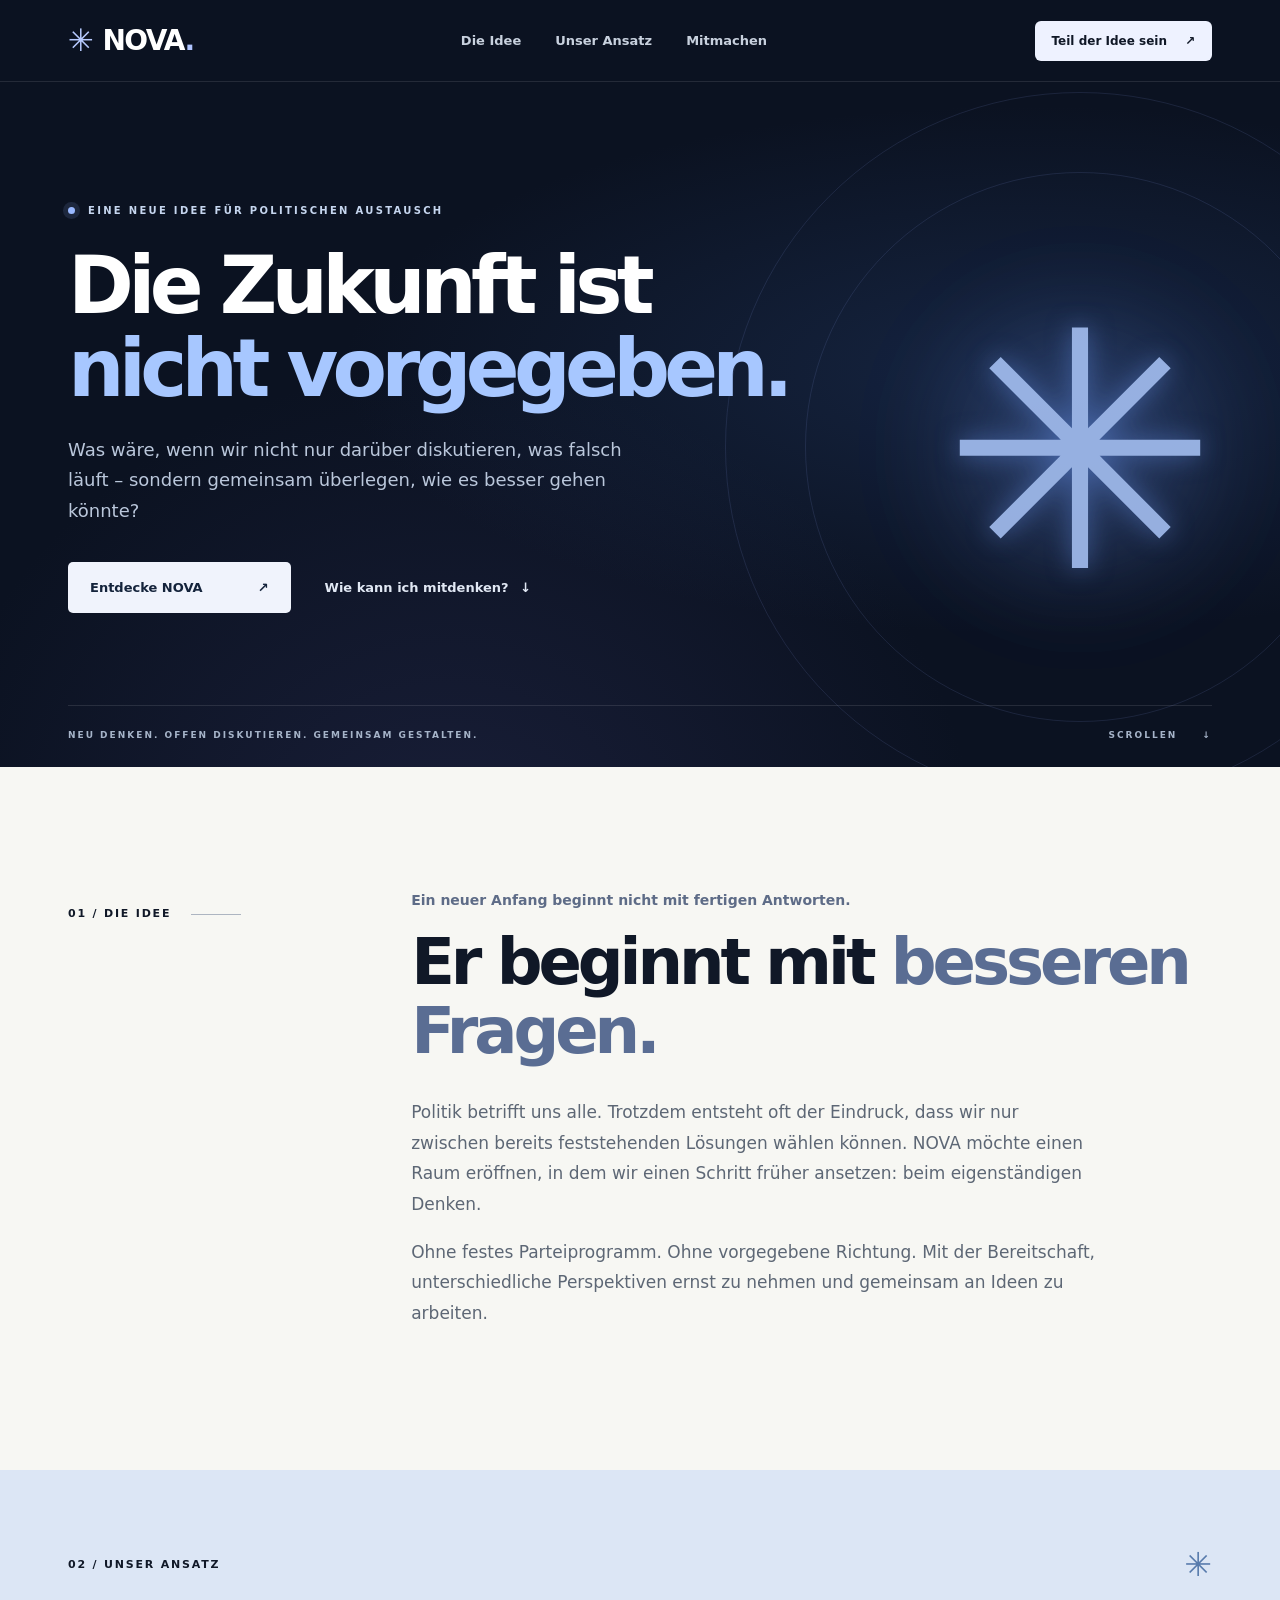
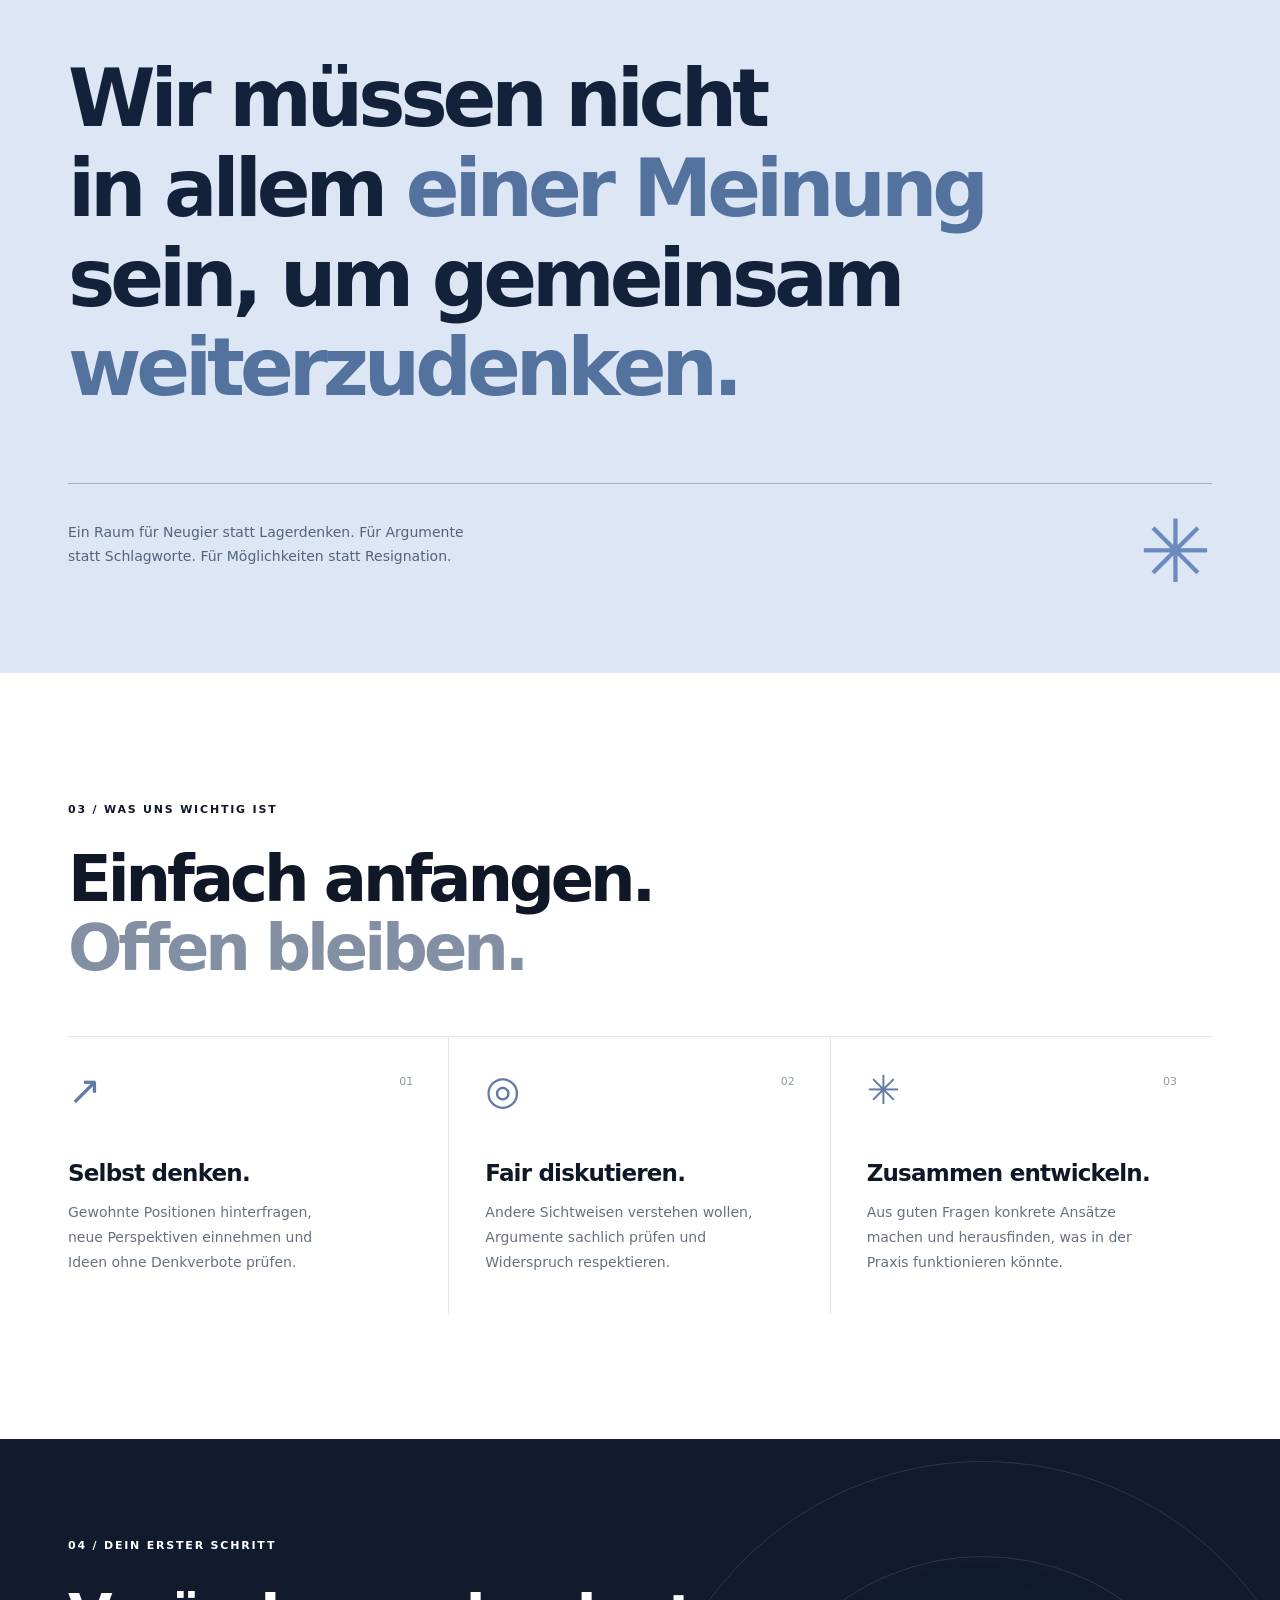
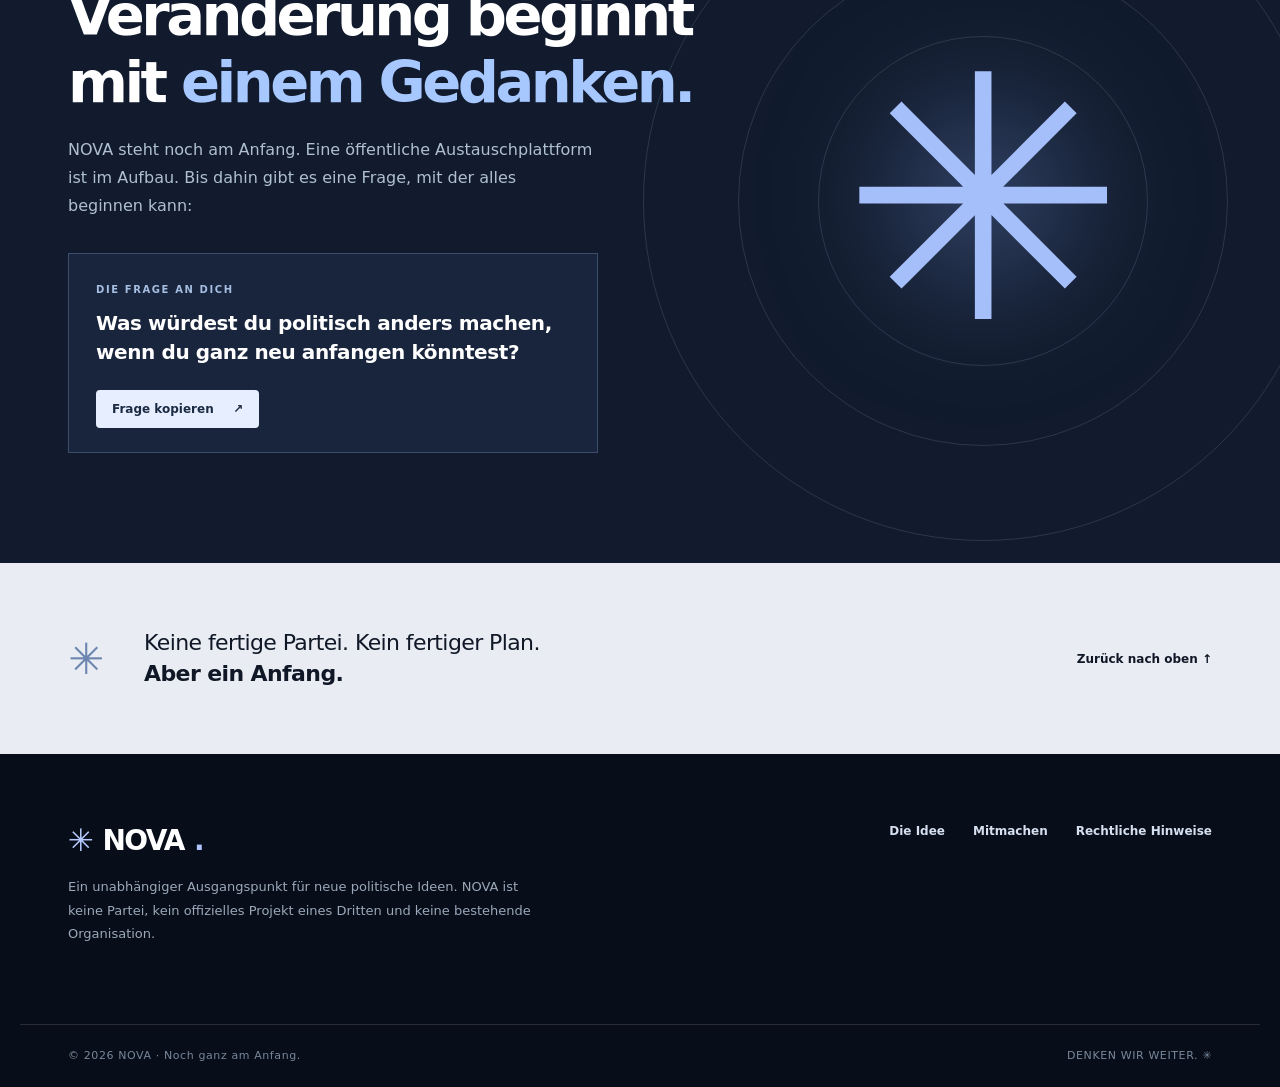
==== index.html @ 7c1e7a54 "Setup" ====
<!doctype html><html lang="de"><head><meta charset="utf-8"><meta name="viewport" content="width=device-width,initial-scale=1"><meta name="theme-color" content="#0b1020"><meta name="description" content="NOVA. Neue Perspektiven für die Politik. Ein unabhängiger Raum für Fragen, Ideen und sachlichen Austausch."><meta property="og:title" content="NOVA — Zukunft beginnt mit einer Frage"><meta property="og:description" content="Was wäre, wenn wir Politik gemeinsam neu denken? NOVA ist ein unabhängiger Ausgangspunkt für neue Ideen."><meta property="og:type" content="website"><title>NOVA — Politik neu denken</title><link rel="icon" href="favicon.svg" type="image/svg+xml"><link rel="stylesheet" href="styles.css"><script defer src="script.js"></script></head><body>
<header class="header"><div class="wrap nav"><a class="brand" href="#start" aria-label="NOVA Startseite"><span class="brand-mark">✳</span><span>NOVA<span class="brand-dot">.</span></span></a><nav class="navlinks" id="hauptnavigation" aria-label="Hauptnavigation"><a href="#idee">Die Idee</a><a href="#gedanke">Unser Ansatz</a><a href="#mitmachen">Mitmachen</a></nav><a class="nav-action" href="#mitmachen">Teil der Idee sein <span aria-hidden="true">↗</span></a><button class="menu-toggle" aria-controls="hauptnavigation" aria-expanded="false" aria-label="Menü öffnen"><span></span><span></span></button></div></header>
<main><section class="hero" id="start"><div class="hero-orb" aria-hidden="true"><div class="orbit orbit-one"></div><div class="orbit orbit-two"></div><div class="central-star">✳</div></div><div class="wrap hero-inner"><div class="eyebrow"><span class="pulse"></span> EINE NEUE IDEE FÜR POLITISCHEN AUSTAUSCH</div><h1>Die Zukunft ist<br><em>nicht vorgegeben.</em></h1><p class="hero-lead">Was wäre, wenn wir nicht nur darüber diskutieren, was falsch läuft – sondern gemeinsam überlegen, wie es besser gehen könnte?</p><div class="hero-actions"><a class="btn btn-primary" href="#idee">Entdecke NOVA <span aria-hidden="true">↗</span></a><a class="text-link" href="#mitmachen">Wie kann ich mitdenken? <span aria-hidden="true">↓</span></a></div><div class="hero-bottom"><span>NEU DENKEN. OFFEN DISKUTIEREN. GEMEINSAM GESTALTEN.</span><span class="scroll-indicator">SCROLLEN <span aria-hidden="true">↓</span></span></div></div></section>
<section class="intro section" id="idee"><div class="wrap intro-grid"><div class="side-label"><span class="label-num">01 / DIE IDEE</span><span class="tiny-line"></span></div><div><p class="kicker">Ein neuer Anfang beginnt nicht mit fertigen Antworten.</p><h2>Er beginnt mit <span class="highlight">besseren Fragen.</span></h2><p class="intro-text">Politik betrifft uns alle. Trotzdem entsteht oft der Eindruck, dass wir nur zwischen bereits feststehenden Lösungen wählen können. NOVA möchte einen Raum eröffnen, in dem wir einen Schritt früher ansetzen: beim eigenständigen Denken.</p><p class="intro-text">Ohne festes Parteiprogramm. Ohne vorgegebene Richtung. Mit der Bereitschaft, unterschiedliche Perspektiven ernst zu nehmen und gemeinsam an Ideen zu arbeiten.</p></div></div></section>
<section class="statement" id="gedanke"><div class="wrap"><div class="statement-top"><span class="label-num">02 / UNSER ANSATZ</span><span class="statement-symbol" aria-hidden="true">✳</span></div><h2>Wir müssen nicht<br>in allem <em>einer Meinung</em><br>sein, um gemeinsam<br><em>weiterzudenken.</em></h2><div class="statement-foot"><p>Ein Raum für Neugier statt Lagerdenken. Für Argumente statt Schlagworte. Für Möglichkeiten statt Resignation.</p><span class="asterisk">✳</span></div></div></section>
<section class="principles section"><div class="wrap"><div class="section-heading"><span class="label-num">03 / WAS UNS WICHTIG IST</span><h2>Einfach anfangen.<br><span class="muted">Offen bleiben.</span></h2></div><div class="principle-grid"><article class="principle"><span class="principle-icon">↗</span><span class="principle-no">01</span><h3>Selbst denken.</h3><p>Gewohnte Positionen hinterfragen, neue Perspektiven einnehmen und Ideen ohne Denkverbote prüfen.</p></article><article class="principle"><span class="principle-icon">◎</span><span class="principle-no">02</span><h3>Fair diskutieren.</h3><p>Andere Sichtweisen verstehen wollen, Argumente sachlich prüfen und Widerspruch respektieren.</p></article><article class="principle"><span class="principle-icon">✳</span><span class="principle-no">03</span><h3>Zusammen entwickeln.</h3><p>Aus guten Fragen konkrete Ansätze machen und herausfinden, was in der Praxis funktionieren könnte.</p></article></div></div></section>
<section class="participate" id="mitmachen"><div class="wrap participate-grid"><div class="participate-copy"><span class="label-num">04 / DEIN ERSTER SCHRITT</span><h2>Veränderung beginnt<br>mit <em>einem Gedanken.</em></h2><p>NOVA steht noch am Anfang. Eine öffentliche Austauschplattform ist im Aufbau. Bis dahin gibt es eine Frage, mit der alles beginnen kann:</p><div class="question"><span>DIE FRAGE AN DICH</span><strong>Was würdest du politisch anders machen, wenn du ganz neu anfangen könntest?</strong><button id="copy-question" class="copy-button" type="button">Frage kopieren <span aria-hidden="true">↗</span></button><p id="copy-status" class="copy-status" aria-live="polite"></p></div></div><div class="participate-art" aria-hidden="true"><div class="art-ring r1"></div><div class="art-ring r2"></div><div class="art-ring r3"></div><span>✳</span></div></div></section>
<section class="closing"><div class="wrap closing-inner"><span class="small-star" aria-hidden="true">✳</span><p>Keine fertige Partei. Kein fertiger Plan.<br><strong>Aber ein Anfang.</strong></p><a href="#start">Zurück nach oben ↑</a></div></section></main>
<footer class="footer"><div class="wrap footer-main"><div><a class="brand" href="#start"><span class="brand-mark">✳</span>NOVA<span class="brand-dot">.</span></a><p>Ein unabhängiger Ausgangspunkt für neue politische Ideen. NOVA ist keine Partei, kein offizielles Projekt eines Dritten und keine bestehende Organisation.</p></div><div class="footer-links"><a href="#idee">Die Idee</a><a href="#mitmachen">Mitmachen</a><a href="rechtliches.html">Rechtliche Hinweise</a></div></div><div class="wrap footer-bottom"><span>© <span id="year">2026</span> NOVA · Noch ganz am Anfang.</span><span>DENKEN WIR WEITER. ✳</span></div></footer></body></html>
---- styles.css ----
@import url('');
:root{--navy:#0b1221;--navy2:#101a2d;--cream:#f7f7f3;--white:#fff;--blue:#a7c7ff;--violet:#bcaaff;--ink:#101827;--dim:#a6afbc;--line:#e2e5e8}*{box-sizing:border-box}html{scroll-behavior:smooth}body{margin:0;font-family:Inter,ui-sans-serif,system-ui,-apple-system,BlinkMacSystemFont,"Segoe UI",sans-serif;color:var(--ink);background:var(--cream);-webkit-font-smoothing:antialiased}a{color:inherit;text-decoration:none}button{font:inherit}button,a{outline-offset:5px}.wrap{max-width:1240px;margin:0 auto;padding:0 48px}.header{height:82px;background:var(--navy);border-bottom:1px solid #ffffff1a;position:relative;z-index:20}.nav{height:100%;display:flex;align-items:center;justify-content:space-between;gap:26px}.brand{display:inline-flex;align-items:center;gap:10px;font-weight:800;letter-spacing:-1.6px;font-size:28px;color:white}.brand-mark{font-size:31px;line-height:1;color:#b7caff}.brand-dot{color:#afc4ff}.navlinks{display:flex;gap:34px;color:#c8d1de;font-size:13px;font-weight:600}.navlinks a:hover,.footer a:hover{color:#a8bdff}.nav-action{background:#eef2ff;border-radius:6px;padding:13px 17px;font-size:12px;font-weight:750;display:flex;gap:18px}.nav-action:hover,.btn-primary:hover{background:#cddcff}.menu-toggle{display:none}.hero{background:var(--navy);color:white;min-height:685px;position:relative;overflow:hidden}.hero:before{content:"";position:absolute;inset:0;background:radial-gradient(ellipse at 80% 42%,#243d6b6b,transparent 47%),radial-gradient(ellipse at 35% 115%,#24284b91,transparent 45%);pointer-events:none}.hero-inner{min-height:685px;display:flex;flex-direction:column;position:relative;z-index:2;padding-top:123px}.eyebrow{font-size:10px;font-weight:800;letter-spacing:2.3px;color:#c6d6ef;display:flex;align-items:center;gap:13px}.pulse{width:7px;height:7px;border-radius:50%;background:#99b8ff;box-shadow:0 0 0 5px #99b8ff20}.hero h1{font-size:clamp(58px,6.2vw,95px);letter-spacing:-.072em;line-height:1.045;margin:29px 0 24px;font-weight:750;max-width:900px}.hero h1 em,.statement h2 em,.participate h2 em{font-style:normal;color:var(--blue)}.hero-lead{font-size:18px;line-height:1.7;color:#bac7db;max-width:560px;margin:0}.hero-actions{display:flex;align-items:center;gap:34px;margin-top:35px}.btn{display:inline-flex;align-items:center;gap:55px;padding:18px 22px;border-radius:5px;font-size:13px;font-weight:800}.btn-primary{background:#f0f3fc;color:#14233b}.text-link{font-weight:650;color:#e1e8f4;font-size:13px}.text-link span{margin-left:7px}.hero-bottom{margin-top:auto;border-top:1px solid #ffffff1b;padding:24px 0 27px;display:flex;justify-content:space-between;font-size:9px;font-weight:800;letter-spacing:2px;color:#a6b4c9}.scroll-indicator{white-space:nowrap}.scroll-indicator span{margin-left:20px}.hero-orb{position:absolute;right:-160px;top:40px;width:720px;height:650px;opacity:.85}.central-star{position:absolute;left:50%;top:51%;transform:translate(-50%,-50%);font-size:330px;line-height:1;color:#aecaff;text-shadow:0 0 24px #729fff80,0 0 120px #699bff80;filter:drop-shadow(0 0 65px #87aaff50)}.orbit{position:absolute;top:50%;left:50%;border:1px solid #9aaffb25;border-radius:50%;transform:translate(-50%,-50%)}.orbit-one{height:550px;width:550px}.orbit-two{height:710px;width:710px}.section{padding:125px 0}.intro-grid{display:grid;grid-template-columns:30% 70%;gap:0}.label-num{font-size:11px;letter-spacing:1.8px;font-weight:850}.side-label{display:flex;align-items:flex-start;gap:20px;padding-top:15px}.tiny-line{height:1px;width:50px;background:#adb5c1;margin-top:7px}.kicker{margin:0 0 20px;font-size:14px;font-weight:800;color:#5e6c87}.intro h2,.section-heading h2{font-size:clamp(45px,5vw,72px);line-height:1.08;letter-spacing:-.063em;margin:0 0 31px;font-weight:770}.highlight{color:#5a6d93}.intro-text{font-size:17px;line-height:1.8;color:#5d6775;max-width:690px}.statement{background:#dce6f5;overflow:hidden;padding:75px 0 90px}.statement-top{display:flex;justify-content:space-between;align-items:center}.statement-symbol{font-size:33px;color:#587bac}.statement h2{font-size:clamp(46px,6.2vw,84px);line-height:1.13;letter-spacing:-.064em;margin:70px 0 70px;font-weight:780;color:#13213b}.statement h2 em{color:#54729e}.statement-foot{border-top:1px solid #9eb0c8;padding-top:23px;display:flex;justify-content:space-between;align-items:flex-end}.statement-foot p{font-size:14px;line-height:1.7;color:#53647c;max-width:400px}.asterisk{font-size:87px;line-height:.7;color:#6b8bbe}.principles{background:#fff}.section-heading h2{margin:28px 0 53px}.muted{color:#8390a4}.principle-grid{display:grid;grid-template-columns:repeat(3,1fr);border-top:1px solid var(--line)}.principle{padding:30px 35px 25px 0;border-right:1px solid var(--line);position:relative;min-height:277px}.principle+.principle{padding-left:36px}.principle:last-child{border-right:0}.principle-icon{font-size:40px;color:#627ba6}.principle-no{position:absolute;right:35px;top:38px;font-size:11px;color:#8e9aab}.principle h3{font-size:23px;letter-spacing:-.8px;margin:47px 0 12px}.principle p{font-size:14px;line-height:1.8;color:#657180;max-width:275px}.participate{background:#111b2d;color:#fff;overflow:hidden}.participate-grid{display:grid;grid-template-columns:60% 40%;min-height:630px}.participate-copy{padding:95px 0 110px;position:relative;z-index:1}.participate h2{font-size:clamp(42px,4.5vw,67px);letter-spacing:-.062em;line-height:1.15;margin:30px 0 20px}.participate-copy>p{color:#b0bfd3;font-size:16px;line-height:1.75;max-width:525px}.question{margin-top:33px;border:1px solid #62789980;background:#22314c80;padding:24px 27px;max-width:530px}.question>span{font-size:10px;color:#a4bde0;font-weight:800;letter-spacing:1.6px}.question strong{font-size:20px;line-height:1.45;letter-spacing:-.4px;display:block;margin:12px 0 23px}.copy-button{border:0;background:#e7eeff;color:#1b2b43;padding:12px 16px;border-radius:4px;cursor:pointer;font-size:12px;font-weight:800}.copy-button span{margin-left:15px}.copy-button:hover{background:white}.copy-status{margin:0;font-size:12px;color:#c4d7f7}.copy-status:not(:empty){margin-top:13px}.participate-art{position:relative;display:flex;align-items:center;justify-content:center}.participate-art span{font-size:340px;color:#a4bffa;text-shadow:0 0 110px #8dafff80;position:relative}.art-ring{border:1px solid #c5d7ff24;border-radius:50%;position:absolute;aspect-ratio:1}.r1{width:330px}.r2{width:490px}.r3{width:680px}.closing{background:#e9edf3;padding:65px 0}.closing-inner{display:flex;gap:40px;align-items:center}.small-star{font-size:43px;color:#6c86b0}.closing p{font-size:22px;line-height:1.4;letter-spacing:-.6px;margin:0;flex:1}.closing a{font-size:12px;font-weight:800}.footer{background:#080e19;color:#d5dfef;padding:70px 0 0}.footer-main{display:flex;justify-content:space-between;gap:70px;padding-bottom:65px}.footer-main p{max-width:470px;font-size:13px;line-height:1.8;color:#9ba8b9;margin-top:18px}.footer-links{display:flex;gap:28px;align-items:flex-start;font-size:12px;font-weight:650}.footer-bottom{border-top:1px solid #ffffff20;display:flex;justify-content:space-between;padding-top:24px;padding-bottom:25px;color:#78879a;letter-spacing:.6px;font-size:11px}.legal-page{min-height:100vh;padding:90px 0;background:#f7f7f3}.legal-page .container{max-width:860px;padding:0 28px;margin:auto}.legal-page a{color:#587bae;font-weight:750}.legal-page h1{font-size:52px;letter-spacing:-2px}.legal-page h2{margin-top:40px}.legal-page p{line-height:1.8;color:#4d5867}@media(max-width:900px){.wrap{padding:0 28px}.navlinks{gap:18px}.hero-inner{padding-top:110px}.hero-orb{right:-335px;opacity:.48}.intro-grid{grid-template-columns:1fr;gap:35px}.participate-grid{grid-template-columns:1fr}.participate-copy{padding:90px 0}.participate-art{display:none}}@media(max-width:650px){.wrap{padding:0 22px}.header{height:72px}.brand{font-size:25px}.nav-action{margin-left:auto;padding:10px 12px;font-size:11px}.nav-action span{display:none}.menu-toggle{display:flex;flex-direction:column;gap:5px;border:0;background:none;padding:7px;cursor:pointer}.menu-toggle span{width:22px;height:2px;background:white}.navlinks{display:none;position:absolute;top:72px;left:0;right:0;padding:28px;background:#152039;flex-direction:column;gap:24px}.navlinks.open{display:flex}.hero,.hero-inner{min-height:660px}.hero-inner{padding-top:100px}.hero h1{font-size:clamp(50px,11.5vw,70px);margin-top:30px}.hero-lead{font-size:16px}.hero-orb{right:-445px;top:20px;opacity:.27}.hero-actions{align-items:flex-start;flex-direction:column;gap:26px}.hero-bottom{line-height:1.7;font-size:8px}.scroll-indicator{display:none}.section{padding:82px 0}.intro h2,.section-heading h2{font-size:45px}.intro-text{font-size:16px}.statement{padding:65px 0}.statement h2{font-size:43px;margin:65px 0}.statement-foot p{max-width:280px}.asterisk{font-size:55px}.principle-grid{grid-template-columns:1fr}.principle,.principle+.principle{padding:25px 0;min-height:0;border-right:0;border-bottom:1px solid var(--line)}.principle h3{margin-top:24px}.principle-no{right:0;top:37px}.participate-copy{padding:80px 0}.participate h2{font-size:44px}.question{padding:23px 20px}.closing-inner{gap:15px}.closing p{font-size:18px}.closing a{display:none}.footer-main{flex-direction:column;gap:30px;padding-bottom:38px}.footer-links{flex-wrap:wrap}.footer-bottom{gap:16px;flex-direction:column}}@media(prefers-reduced-motion:reduce){html{scroll-behavior:auto}}
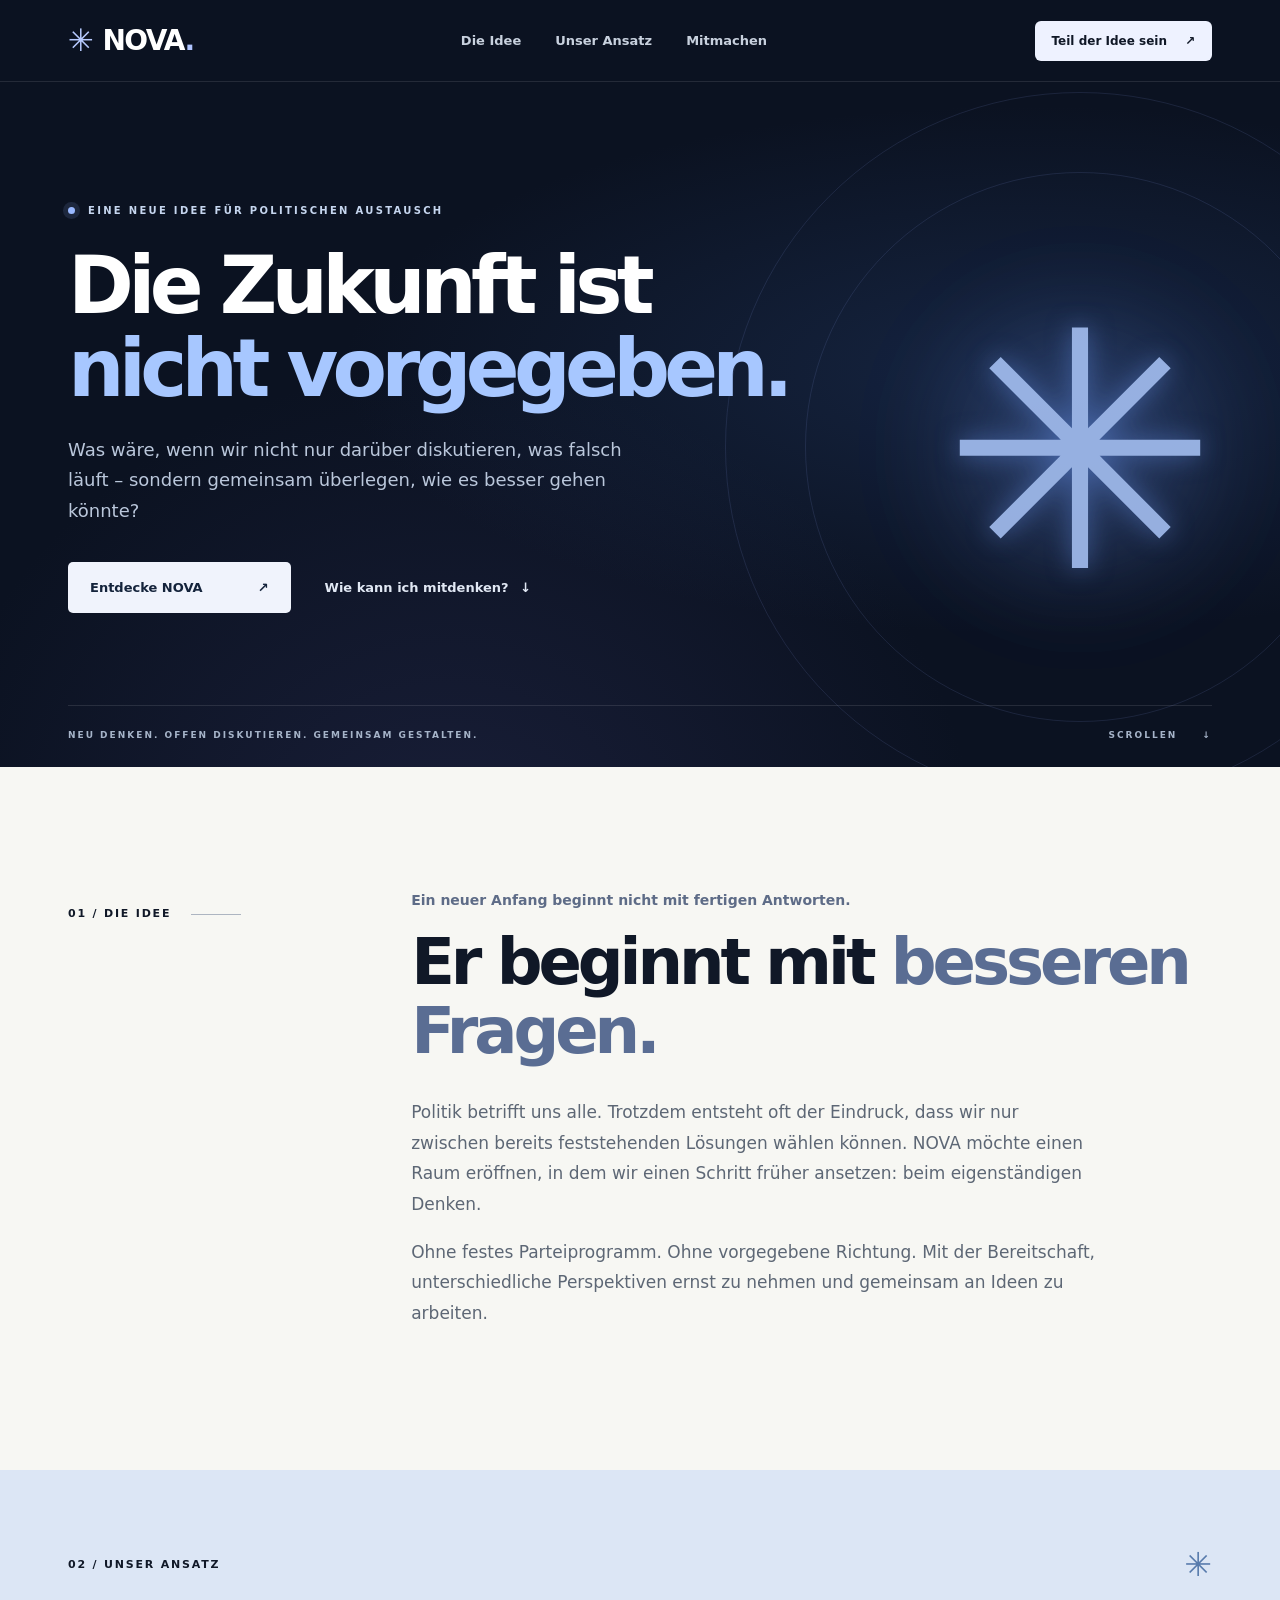
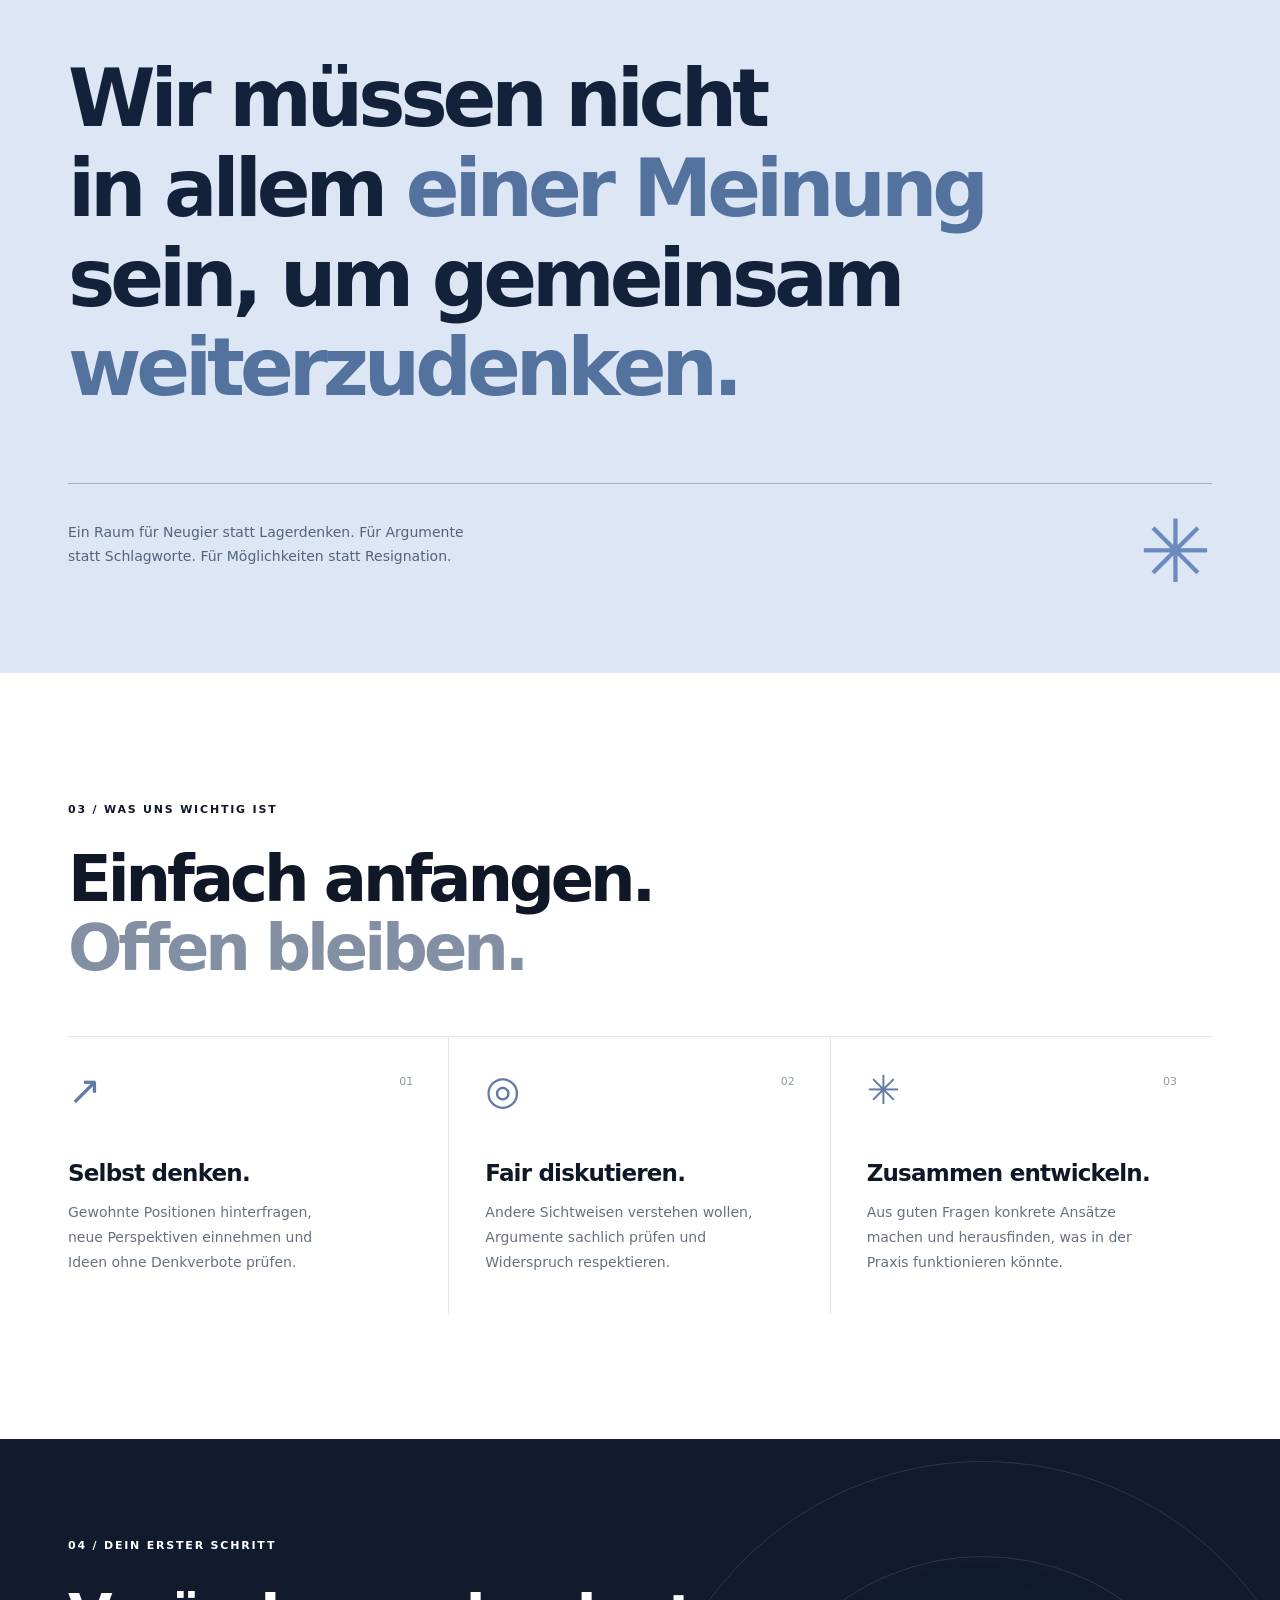
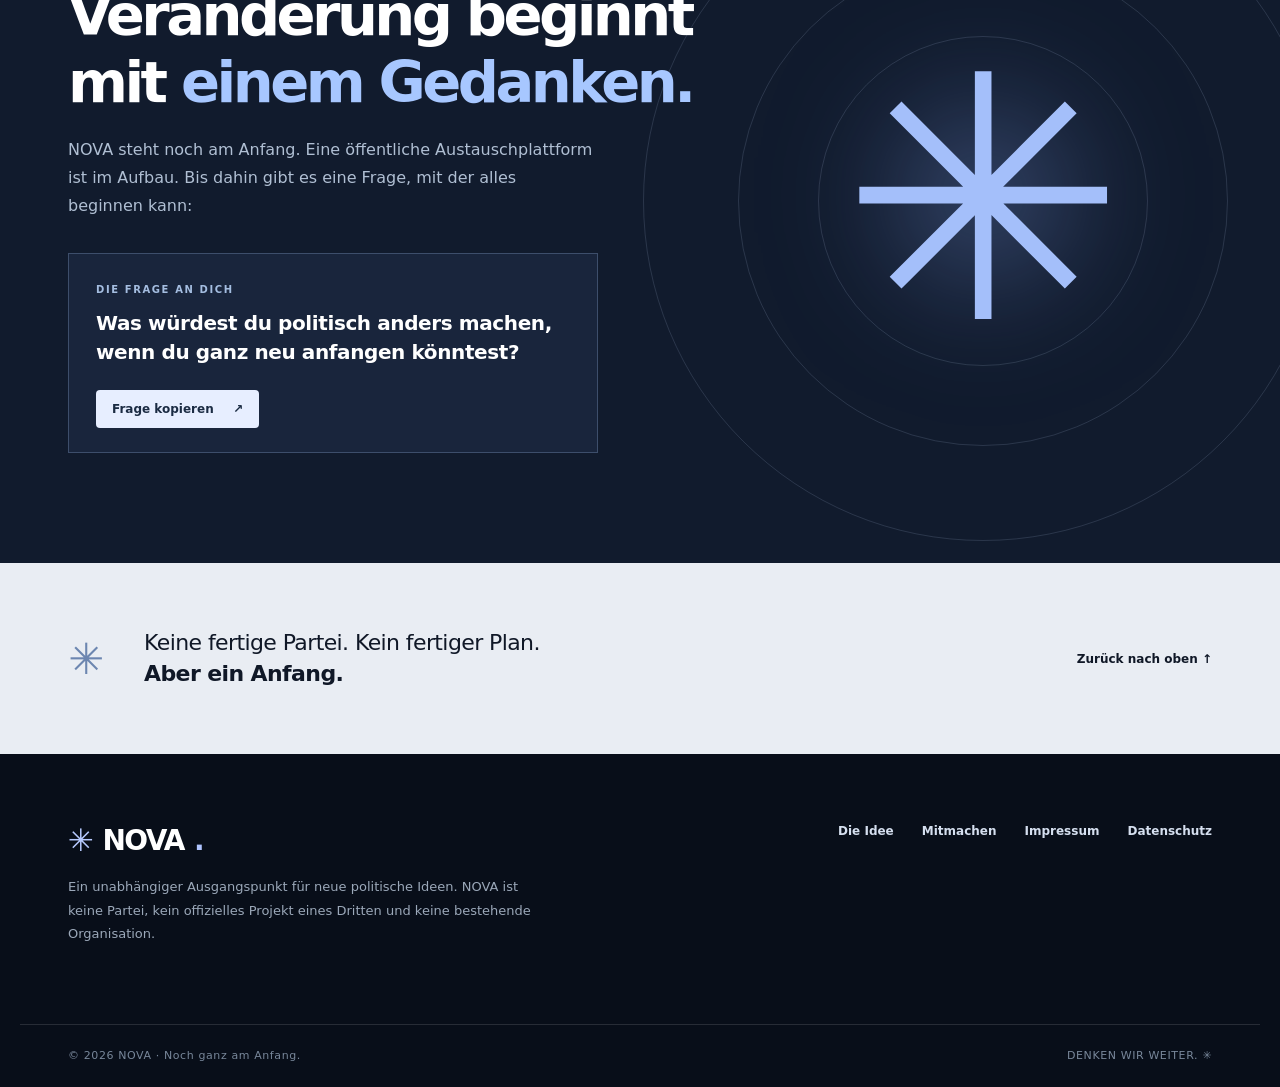
==== commit e8753221: "Add files via upload" ====
--- a/index.html
+++ b/index.html
@@ -6,4 +6,4 @@
 <section class="principles section"><div class="wrap"><div class="section-heading"><span class="label-num">03 / WAS UNS WICHTIG IST</span><h2>Einfach anfangen.<br><span class="muted">Offen bleiben.</span></h2></div><div class="principle-grid"><article class="principle"><span class="principle-icon">↗</span><span class="principle-no">01</span><h3>Selbst denken.</h3><p>Gewohnte Positionen hinterfragen, neue Perspektiven einnehmen und Ideen ohne Denkverbote prüfen.</p></article><article class="principle"><span class="principle-icon">◎</span><span class="principle-no">02</span><h3>Fair diskutieren.</h3><p>Andere Sichtweisen verstehen wollen, Argumente sachlich prüfen und Widerspruch respektieren.</p></article><article class="principle"><span class="principle-icon">✳</span><span class="principle-no">03</span><h3>Zusammen entwickeln.</h3><p>Aus guten Fragen konkrete Ansätze machen und herausfinden, was in der Praxis funktionieren könnte.</p></article></div></div></section>
 <section class="participate" id="mitmachen"><div class="wrap participate-grid"><div class="participate-copy"><span class="label-num">04 / DEIN ERSTER SCHRITT</span><h2>Veränderung beginnt<br>mit <em>einem Gedanken.</em></h2><p>NOVA steht noch am Anfang. Eine öffentliche Austauschplattform ist im Aufbau. Bis dahin gibt es eine Frage, mit der alles beginnen kann:</p><div class="question"><span>DIE FRAGE AN DICH</span><strong>Was würdest du politisch anders machen, wenn du ganz neu anfangen könntest?</strong><button id="copy-question" class="copy-button" type="button">Frage kopieren <span aria-hidden="true">↗</span></button><p id="copy-status" class="copy-status" aria-live="polite"></p></div></div><div class="participate-art" aria-hidden="true"><div class="art-ring r1"></div><div class="art-ring r2"></div><div class="art-ring r3"></div><span>✳</span></div></div></section>
 <section class="closing"><div class="wrap closing-inner"><span class="small-star" aria-hidden="true">✳</span><p>Keine fertige Partei. Kein fertiger Plan.<br><strong>Aber ein Anfang.</strong></p><a href="#start">Zurück nach oben ↑</a></div></section></main>
-<footer class="footer"><div class="wrap footer-main"><div><a class="brand" href="#start"><span class="brand-mark">✳</span>NOVA<span class="brand-dot">.</span></a><p>Ein unabhängiger Ausgangspunkt für neue politische Ideen. NOVA ist keine Partei, kein offizielles Projekt eines Dritten und keine bestehende Organisation.</p></div><div class="footer-links"><a href="#idee">Die Idee</a><a href="#mitmachen">Mitmachen</a><a href="rechtliches.html">Rechtliche Hinweise</a></div></div><div class="wrap footer-bottom"><span>© <span id="year">2026</span> NOVA · Noch ganz am Anfang.</span><span>DENKEN WIR WEITER. ✳</span></div></footer></body></html>
+<footer class="footer"><div class="wrap footer-main"><div><a class="brand" href="#start"><span class="brand-mark">✳</span>NOVA<span class="brand-dot">.</span></a><p>Ein unabhängiger Ausgangspunkt für neue politische Ideen. NOVA ist keine Partei, kein offizielles Projekt eines Dritten und keine bestehende Organisation.</p></div><div class="footer-links"><a href="#idee">Die Idee</a><a href="#mitmachen">Mitmachen</a><a href="impressum.html">Impressum</a><a href="datenschutz.html">Datenschutz</a></div></div><div class="wrap footer-bottom"><span>© <span id="year">2026</span> NOVA · Noch ganz am Anfang.</span><span>DENKEN WIR WEITER. ✳</span></div></footer></body></html>
--- a/styles.css
+++ b/styles.css
@@ -1,2 +1,4 @@
 @import url('');
 :root{--navy:#0b1221;--navy2:#101a2d;--cream:#f7f7f3;--white:#fff;--blue:#a7c7ff;--violet:#bcaaff;--ink:#101827;--dim:#a6afbc;--line:#e2e5e8}*{box-sizing:border-box}html{scroll-behavior:smooth}body{margin:0;font-family:Inter,ui-sans-serif,system-ui,-apple-system,BlinkMacSystemFont,"Segoe UI",sans-serif;color:var(--ink);background:var(--cream);-webkit-font-smoothing:antialiased}a{color:inherit;text-decoration:none}button{font:inherit}button,a{outline-offset:5px}.wrap{max-width:1240px;margin:0 auto;padding:0 48px}.header{height:82px;background:var(--navy);border-bottom:1px solid #ffffff1a;position:relative;z-index:20}.nav{height:100%;display:flex;align-items:center;justify-content:space-between;gap:26px}.brand{display:inline-flex;align-items:center;gap:10px;font-weight:800;letter-spacing:-1.6px;font-size:28px;color:white}.brand-mark{font-size:31px;line-height:1;color:#b7caff}.brand-dot{color:#afc4ff}.navlinks{display:flex;gap:34px;color:#c8d1de;font-size:13px;font-weight:600}.navlinks a:hover,.footer a:hover{color:#a8bdff}.nav-action{background:#eef2ff;border-radius:6px;padding:13px 17px;font-size:12px;font-weight:750;display:flex;gap:18px}.nav-action:hover,.btn-primary:hover{background:#cddcff}.menu-toggle{display:none}.hero{background:var(--navy);color:white;min-height:685px;position:relative;overflow:hidden}.hero:before{content:"";position:absolute;inset:0;background:radial-gradient(ellipse at 80% 42%,#243d6b6b,transparent 47%),radial-gradient(ellipse at 35% 115%,#24284b91,transparent 45%);pointer-events:none}.hero-inner{min-height:685px;display:flex;flex-direction:column;position:relative;z-index:2;padding-top:123px}.eyebrow{font-size:10px;font-weight:800;letter-spacing:2.3px;color:#c6d6ef;display:flex;align-items:center;gap:13px}.pulse{width:7px;height:7px;border-radius:50%;background:#99b8ff;box-shadow:0 0 0 5px #99b8ff20}.hero h1{font-size:clamp(58px,6.2vw,95px);letter-spacing:-.072em;line-height:1.045;margin:29px 0 24px;font-weight:750;max-width:900px}.hero h1 em,.statement h2 em,.participate h2 em{font-style:normal;color:var(--blue)}.hero-lead{font-size:18px;line-height:1.7;color:#bac7db;max-width:560px;margin:0}.hero-actions{display:flex;align-items:center;gap:34px;margin-top:35px}.btn{display:inline-flex;align-items:center;gap:55px;padding:18px 22px;border-radius:5px;font-size:13px;font-weight:800}.btn-primary{background:#f0f3fc;color:#14233b}.text-link{font-weight:650;color:#e1e8f4;font-size:13px}.text-link span{margin-left:7px}.hero-bottom{margin-top:auto;border-top:1px solid #ffffff1b;padding:24px 0 27px;display:flex;justify-content:space-between;font-size:9px;font-weight:800;letter-spacing:2px;color:#a6b4c9}.scroll-indicator{white-space:nowrap}.scroll-indicator span{margin-left:20px}.hero-orb{position:absolute;right:-160px;top:40px;width:720px;height:650px;opacity:.85}.central-star{position:absolute;left:50%;top:51%;transform:translate(-50%,-50%);font-size:330px;line-height:1;color:#aecaff;text-shadow:0 0 24px #729fff80,0 0 120px #699bff80;filter:drop-shadow(0 0 65px #87aaff50)}.orbit{position:absolute;top:50%;left:50%;border:1px solid #9aaffb25;border-radius:50%;transform:translate(-50%,-50%)}.orbit-one{height:550px;width:550px}.orbit-two{height:710px;width:710px}.section{padding:125px 0}.intro-grid{display:grid;grid-template-columns:30% 70%;gap:0}.label-num{font-size:11px;letter-spacing:1.8px;font-weight:850}.side-label{display:flex;align-items:flex-start;gap:20px;padding-top:15px}.tiny-line{height:1px;width:50px;background:#adb5c1;margin-top:7px}.kicker{margin:0 0 20px;font-size:14px;font-weight:800;color:#5e6c87}.intro h2,.section-heading h2{font-size:clamp(45px,5vw,72px);line-height:1.08;letter-spacing:-.063em;margin:0 0 31px;font-weight:770}.highlight{color:#5a6d93}.intro-text{font-size:17px;line-height:1.8;color:#5d6775;max-width:690px}.statement{background:#dce6f5;overflow:hidden;padding:75px 0 90px}.statement-top{display:flex;justify-content:space-between;align-items:center}.statement-symbol{font-size:33px;color:#587bac}.statement h2{font-size:clamp(46px,6.2vw,84px);line-height:1.13;letter-spacing:-.064em;margin:70px 0 70px;font-weight:780;color:#13213b}.statement h2 em{color:#54729e}.statement-foot{border-top:1px solid #9eb0c8;padding-top:23px;display:flex;justify-content:space-between;align-items:flex-end}.statement-foot p{font-size:14px;line-height:1.7;color:#53647c;max-width:400px}.asterisk{font-size:87px;line-height:.7;color:#6b8bbe}.principles{background:#fff}.section-heading h2{margin:28px 0 53px}.muted{color:#8390a4}.principle-grid{display:grid;grid-template-columns:repeat(3,1fr);border-top:1px solid var(--line)}.principle{padding:30px 35px 25px 0;border-right:1px solid var(--line);position:relative;min-height:277px}.principle+.principle{padding-left:36px}.principle:last-child{border-right:0}.principle-icon{font-size:40px;color:#627ba6}.principle-no{position:absolute;right:35px;top:38px;font-size:11px;color:#8e9aab}.principle h3{font-size:23px;letter-spacing:-.8px;margin:47px 0 12px}.principle p{font-size:14px;line-height:1.8;color:#657180;max-width:275px}.participate{background:#111b2d;color:#fff;overflow:hidden}.participate-grid{display:grid;grid-template-columns:60% 40%;min-height:630px}.participate-copy{padding:95px 0 110px;position:relative;z-index:1}.participate h2{font-size:clamp(42px,4.5vw,67px);letter-spacing:-.062em;line-height:1.15;margin:30px 0 20px}.participate-copy>p{color:#b0bfd3;font-size:16px;line-height:1.75;max-width:525px}.question{margin-top:33px;border:1px solid #62789980;background:#22314c80;padding:24px 27px;max-width:530px}.question>span{font-size:10px;color:#a4bde0;font-weight:800;letter-spacing:1.6px}.question strong{font-size:20px;line-height:1.45;letter-spacing:-.4px;display:block;margin:12px 0 23px}.copy-button{border:0;background:#e7eeff;color:#1b2b43;padding:12px 16px;border-radius:4px;cursor:pointer;font-size:12px;font-weight:800}.copy-button span{margin-left:15px}.copy-button:hover{background:white}.copy-status{margin:0;font-size:12px;color:#c4d7f7}.copy-status:not(:empty){margin-top:13px}.participate-art{position:relative;display:flex;align-items:center;justify-content:center}.participate-art span{font-size:340px;color:#a4bffa;text-shadow:0 0 110px #8dafff80;position:relative}.art-ring{border:1px solid #c5d7ff24;border-radius:50%;position:absolute;aspect-ratio:1}.r1{width:330px}.r2{width:490px}.r3{width:680px}.closing{background:#e9edf3;padding:65px 0}.closing-inner{display:flex;gap:40px;align-items:center}.small-star{font-size:43px;color:#6c86b0}.closing p{font-size:22px;line-height:1.4;letter-spacing:-.6px;margin:0;flex:1}.closing a{font-size:12px;font-weight:800}.footer{background:#080e19;color:#d5dfef;padding:70px 0 0}.footer-main{display:flex;justify-content:space-between;gap:70px;padding-bottom:65px}.footer-main p{max-width:470px;font-size:13px;line-height:1.8;color:#9ba8b9;margin-top:18px}.footer-links{display:flex;gap:28px;align-items:flex-start;font-size:12px;font-weight:650}.footer-bottom{border-top:1px solid #ffffff20;display:flex;justify-content:space-between;padding-top:24px;padding-bottom:25px;color:#78879a;letter-spacing:.6px;font-size:11px}.legal-page{min-height:100vh;padding:90px 0;background:#f7f7f3}.legal-page .container{max-width:860px;padding:0 28px;margin:auto}.legal-page a{color:#587bae;font-weight:750}.legal-page h1{font-size:52px;letter-spacing:-2px}.legal-page h2{margin-top:40px}.legal-page p{line-height:1.8;color:#4d5867}@media(max-width:900px){.wrap{padding:0 28px}.navlinks{gap:18px}.hero-inner{padding-top:110px}.hero-orb{right:-335px;opacity:.48}.intro-grid{grid-template-columns:1fr;gap:35px}.participate-grid{grid-template-columns:1fr}.participate-copy{padding:90px 0}.participate-art{display:none}}@media(max-width:650px){.wrap{padding:0 22px}.header{height:72px}.brand{font-size:25px}.nav-action{margin-left:auto;padding:10px 12px;font-size:11px}.nav-action span{display:none}.menu-toggle{display:flex;flex-direction:column;gap:5px;border:0;background:none;padding:7px;cursor:pointer}.menu-toggle span{width:22px;height:2px;background:white}.navlinks{display:none;position:absolute;top:72px;left:0;right:0;padding:28px;background:#152039;flex-direction:column;gap:24px}.navlinks.open{display:flex}.hero,.hero-inner{min-height:660px}.hero-inner{padding-top:100px}.hero h1{font-size:clamp(50px,11.5vw,70px);margin-top:30px}.hero-lead{font-size:16px}.hero-orb{right:-445px;top:20px;opacity:.27}.hero-actions{align-items:flex-start;flex-direction:column;gap:26px}.hero-bottom{line-height:1.7;font-size:8px}.scroll-indicator{display:none}.section{padding:82px 0}.intro h2,.section-heading h2{font-size:45px}.intro-text{font-size:16px}.statement{padding:65px 0}.statement h2{font-size:43px;margin:65px 0}.statement-foot p{max-width:280px}.asterisk{font-size:55px}.principle-grid{grid-template-columns:1fr}.principle,.principle+.principle{padding:25px 0;min-height:0;border-right:0;border-bottom:1px solid var(--line)}.principle h3{margin-top:24px}.principle-no{right:0;top:37px}.participate-copy{padding:80px 0}.participate h2{font-size:44px}.question{padding:23px 20px}.closing-inner{gap:15px}.closing p{font-size:18px}.closing a{display:none}.footer-main{flex-direction:column;gap:30px;padding-bottom:38px}.footer-links{flex-wrap:wrap}.footer-bottom{gap:16px;flex-direction:column}}@media(prefers-reduced-motion:reduce){html{scroll-behavior:auto}}
+
+.legal-page .legal-label{margin:34px 0 0;font-size:11px;letter-spacing:2px;font-weight:800;color:#55709a}.legal-page .legal-warning{padding:18px 20px;background:#fff2d9;border-left:4px solid #c58b21;line-height:1.7;border-radius:3px}.legal-page .legal-date{font-size:13px;color:#667}.legal-page h2{font-size:24px;letter-spacing:-.5px;margin-top:38px}.legal-page p{overflow-wrap:anywhere}.legal-page .legal-back{margin-top:60px}.legal-page a:not(:first-child){text-decoration:underline;text-underline-offset:3px}
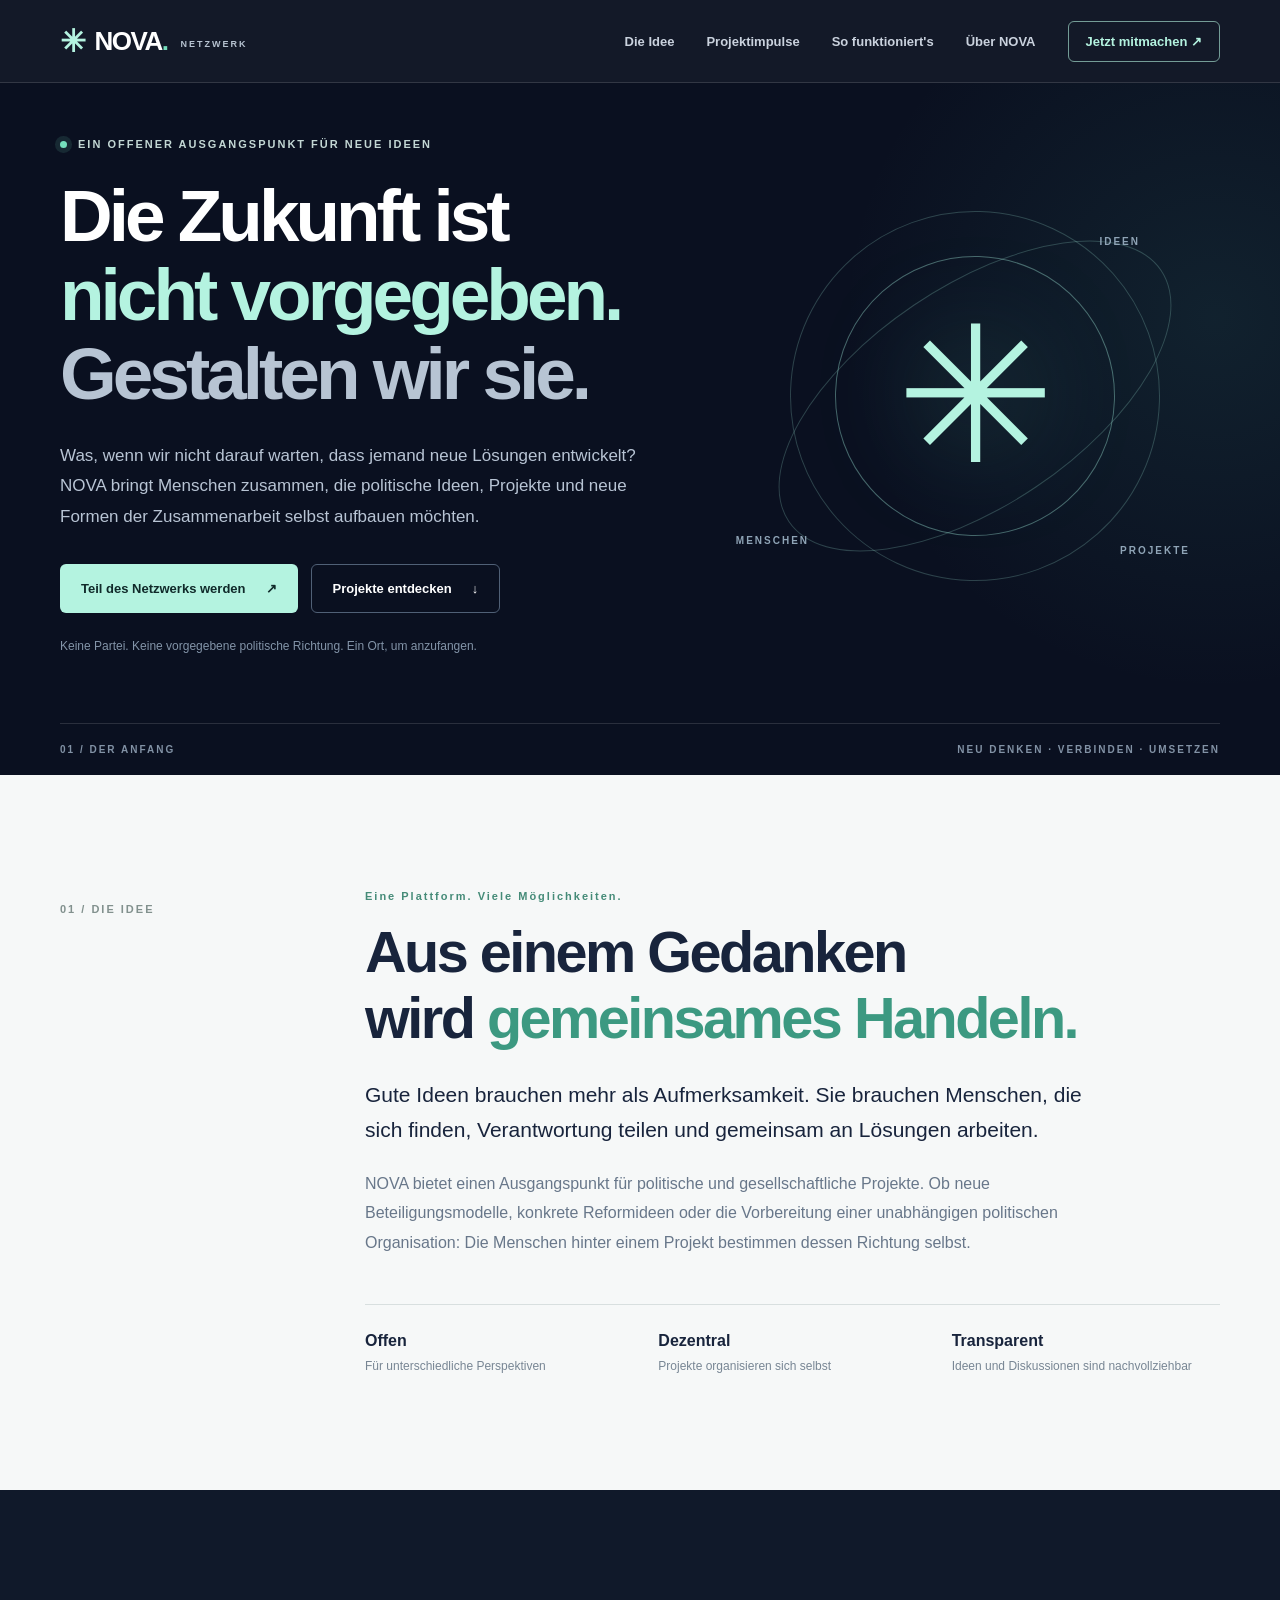
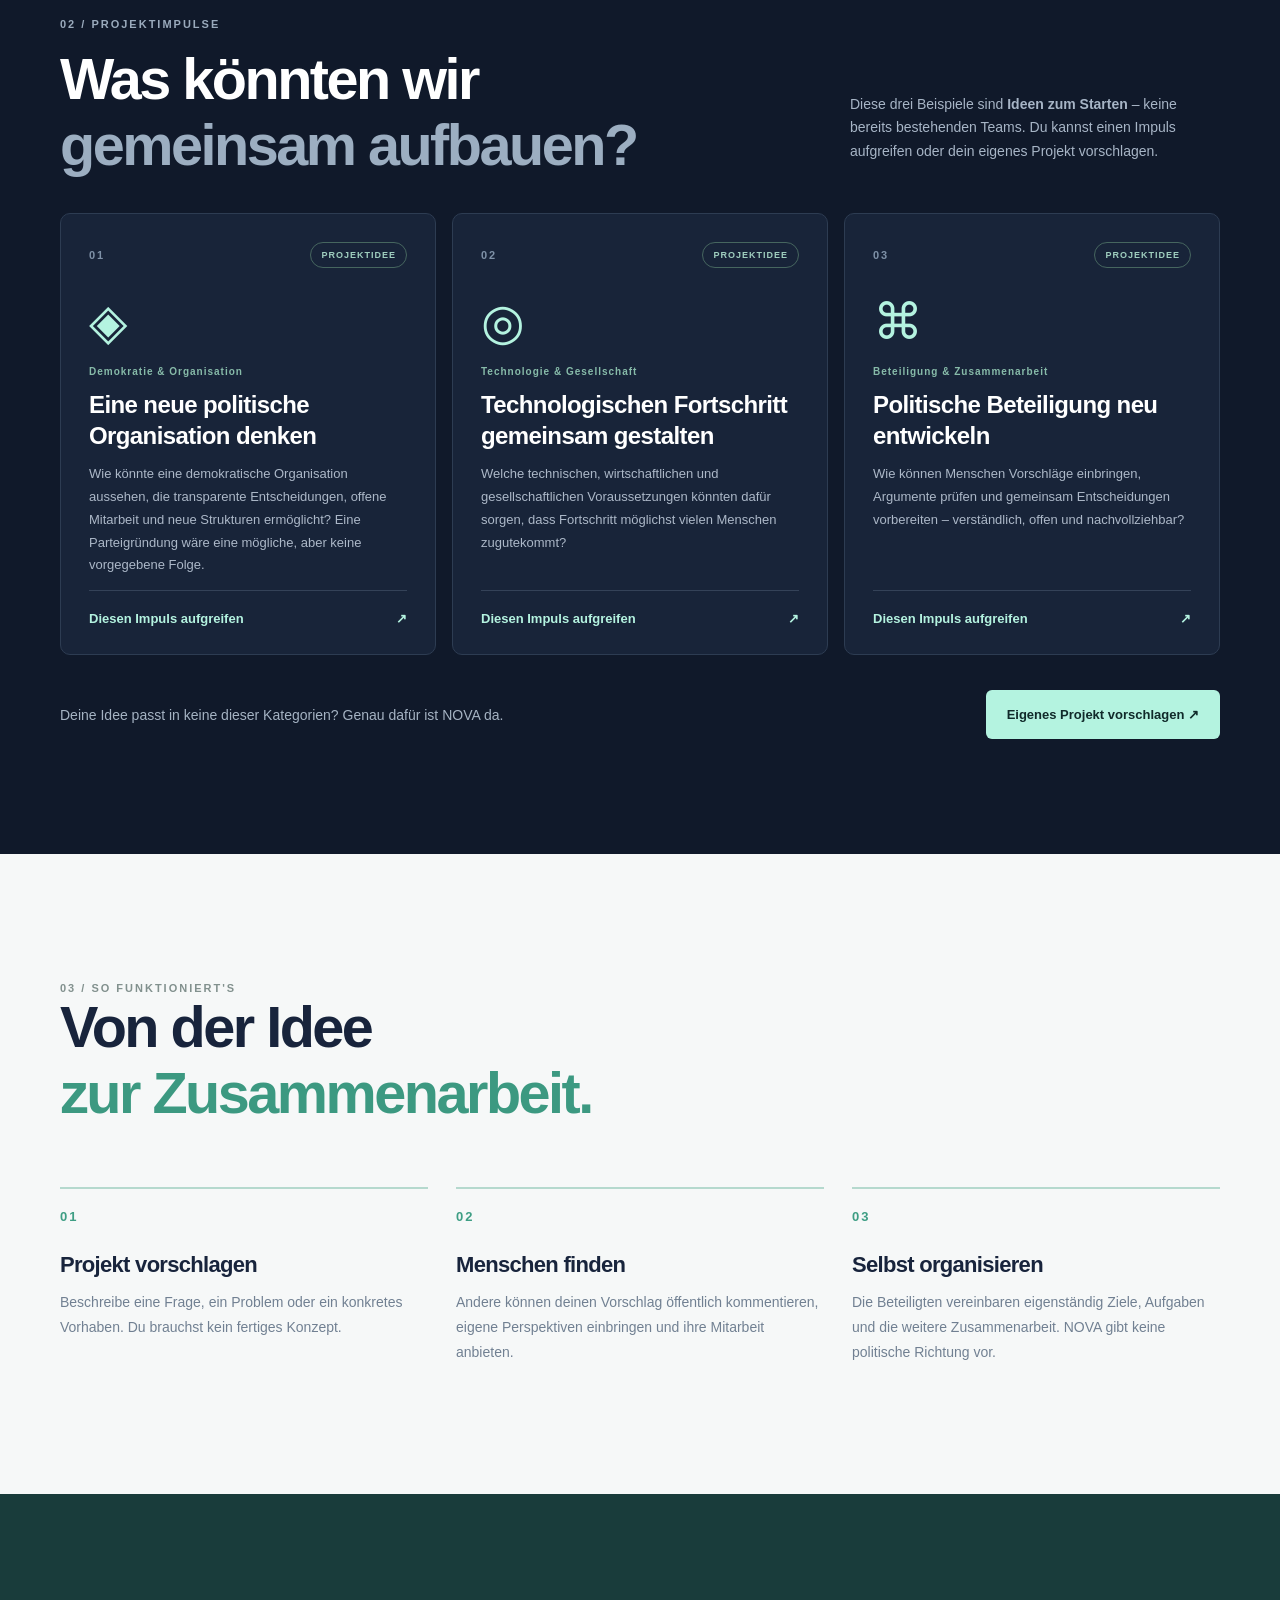
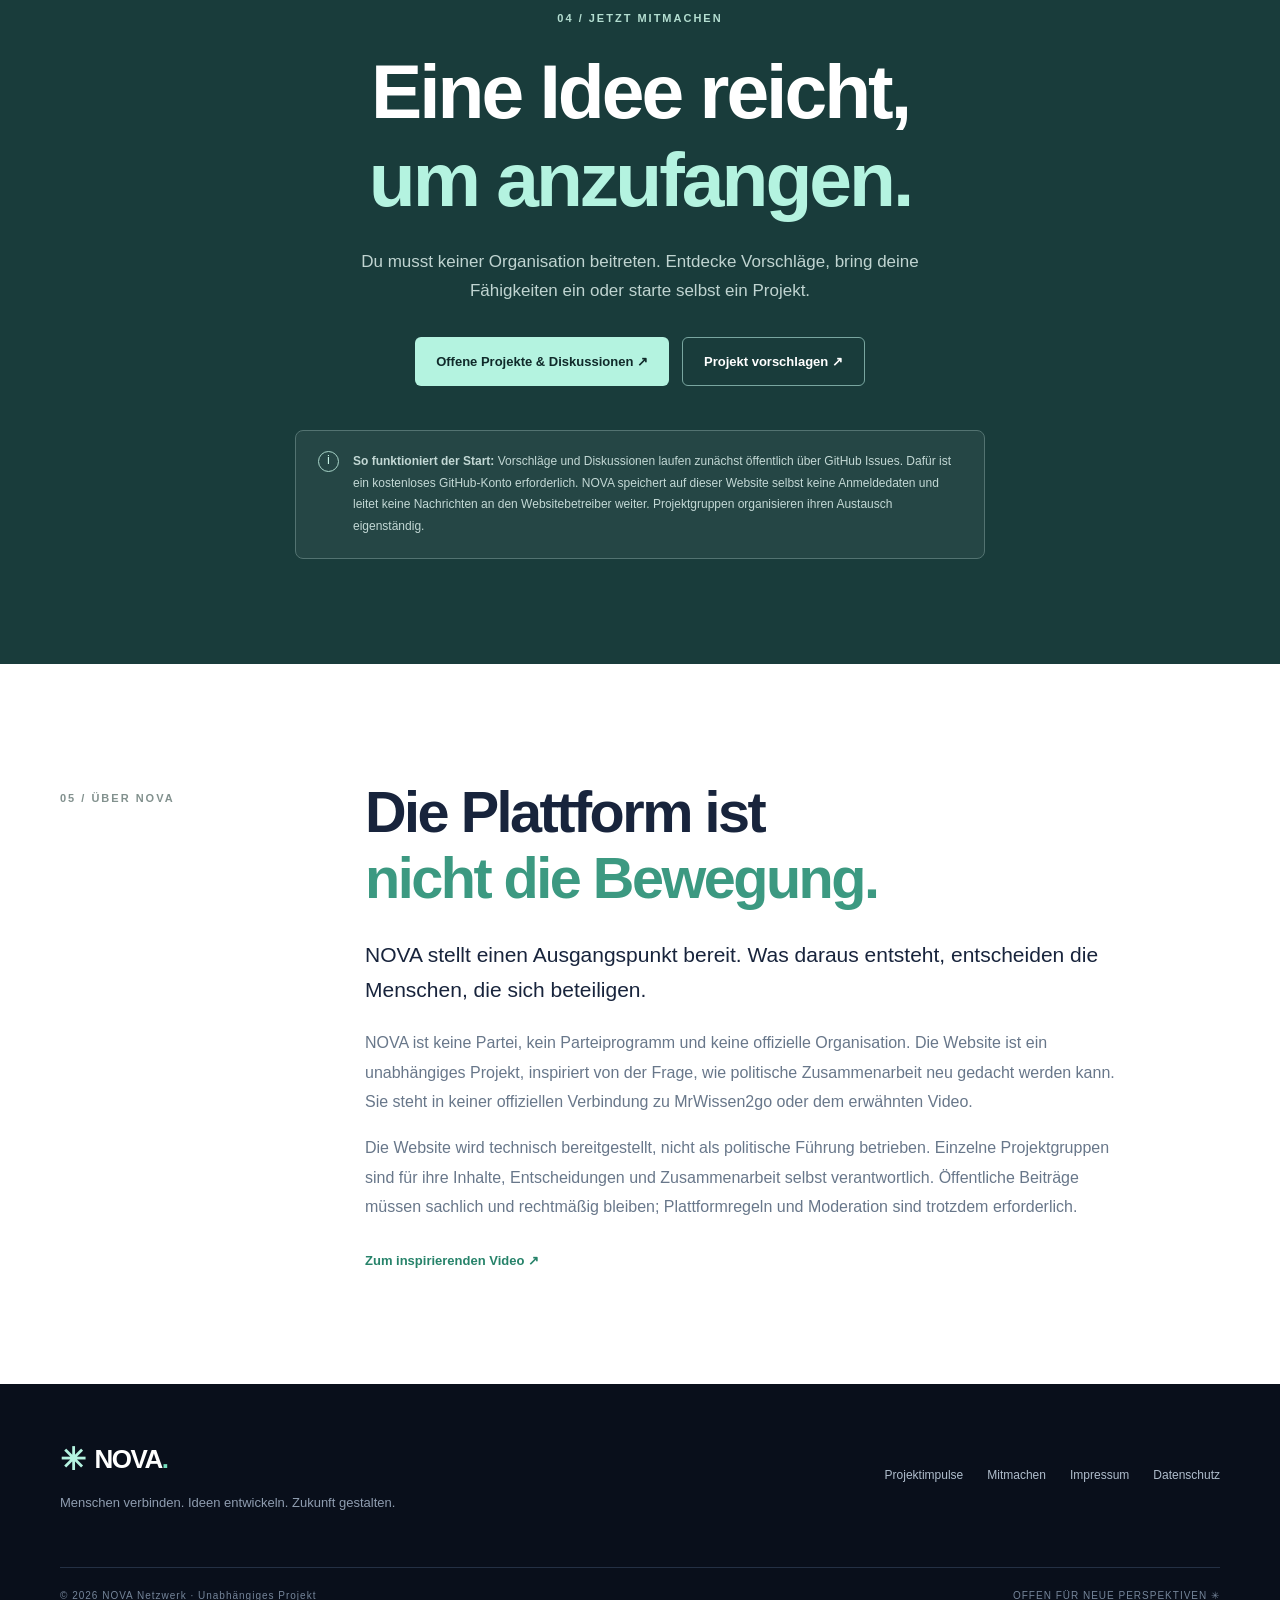
==== commit 8dc2bbb3: "Add files via upload" ====
--- a/index.html
+++ b/index.html
@@ -1,9 +1,9 @@
-<!doctype html><html lang="de"><head><meta charset="utf-8"><meta name="viewport" content="width=device-width,initial-scale=1"><meta name="theme-color" content="#0b1020"><meta name="description" content="NOVA. Neue Perspektiven für die Politik. Ein unabhängiger Raum für Fragen, Ideen und sachlichen Austausch."><meta property="og:title" content="NOVA — Zukunft beginnt mit einer Frage"><meta property="og:description" content="Was wäre, wenn wir Politik gemeinsam neu denken? NOVA ist ein unabhängiger Ausgangspunkt für neue Ideen."><meta property="og:type" content="website"><title>NOVA — Politik neu denken</title><link rel="icon" href="favicon.svg" type="image/svg+xml"><link rel="stylesheet" href="styles.css"><script defer src="script.js"></script></head><body>
-<header class="header"><div class="wrap nav"><a class="brand" href="#start" aria-label="NOVA Startseite"><span class="brand-mark">✳</span><span>NOVA<span class="brand-dot">.</span></span></a><nav class="navlinks" id="hauptnavigation" aria-label="Hauptnavigation"><a href="#idee">Die Idee</a><a href="#gedanke">Unser Ansatz</a><a href="#mitmachen">Mitmachen</a></nav><a class="nav-action" href="#mitmachen">Teil der Idee sein <span aria-hidden="true">↗</span></a><button class="menu-toggle" aria-controls="hauptnavigation" aria-expanded="false" aria-label="Menü öffnen"><span></span><span></span></button></div></header>
-<main><section class="hero" id="start"><div class="hero-orb" aria-hidden="true"><div class="orbit orbit-one"></div><div class="orbit orbit-two"></div><div class="central-star">✳</div></div><div class="wrap hero-inner"><div class="eyebrow"><span class="pulse"></span> EINE NEUE IDEE FÜR POLITISCHEN AUSTAUSCH</div><h1>Die Zukunft ist<br><em>nicht vorgegeben.</em></h1><p class="hero-lead">Was wäre, wenn wir nicht nur darüber diskutieren, was falsch läuft – sondern gemeinsam überlegen, wie es besser gehen könnte?</p><div class="hero-actions"><a class="btn btn-primary" href="#idee">Entdecke NOVA <span aria-hidden="true">↗</span></a><a class="text-link" href="#mitmachen">Wie kann ich mitdenken? <span aria-hidden="true">↓</span></a></div><div class="hero-bottom"><span>NEU DENKEN. OFFEN DISKUTIEREN. GEMEINSAM GESTALTEN.</span><span class="scroll-indicator">SCROLLEN <span aria-hidden="true">↓</span></span></div></div></section>
-<section class="intro section" id="idee"><div class="wrap intro-grid"><div class="side-label"><span class="label-num">01 / DIE IDEE</span><span class="tiny-line"></span></div><div><p class="kicker">Ein neuer Anfang beginnt nicht mit fertigen Antworten.</p><h2>Er beginnt mit <span class="highlight">besseren Fragen.</span></h2><p class="intro-text">Politik betrifft uns alle. Trotzdem entsteht oft der Eindruck, dass wir nur zwischen bereits feststehenden Lösungen wählen können. NOVA möchte einen Raum eröffnen, in dem wir einen Schritt früher ansetzen: beim eigenständigen Denken.</p><p class="intro-text">Ohne festes Parteiprogramm. Ohne vorgegebene Richtung. Mit der Bereitschaft, unterschiedliche Perspektiven ernst zu nehmen und gemeinsam an Ideen zu arbeiten.</p></div></div></section>
-<section class="statement" id="gedanke"><div class="wrap"><div class="statement-top"><span class="label-num">02 / UNSER ANSATZ</span><span class="statement-symbol" aria-hidden="true">✳</span></div><h2>Wir müssen nicht<br>in allem <em>einer Meinung</em><br>sein, um gemeinsam<br><em>weiterzudenken.</em></h2><div class="statement-foot"><p>Ein Raum für Neugier statt Lagerdenken. Für Argumente statt Schlagworte. Für Möglichkeiten statt Resignation.</p><span class="asterisk">✳</span></div></div></section>
-<section class="principles section"><div class="wrap"><div class="section-heading"><span class="label-num">03 / WAS UNS WICHTIG IST</span><h2>Einfach anfangen.<br><span class="muted">Offen bleiben.</span></h2></div><div class="principle-grid"><article class="principle"><span class="principle-icon">↗</span><span class="principle-no">01</span><h3>Selbst denken.</h3><p>Gewohnte Positionen hinterfragen, neue Perspektiven einnehmen und Ideen ohne Denkverbote prüfen.</p></article><article class="principle"><span class="principle-icon">◎</span><span class="principle-no">02</span><h3>Fair diskutieren.</h3><p>Andere Sichtweisen verstehen wollen, Argumente sachlich prüfen und Widerspruch respektieren.</p></article><article class="principle"><span class="principle-icon">✳</span><span class="principle-no">03</span><h3>Zusammen entwickeln.</h3><p>Aus guten Fragen konkrete Ansätze machen und herausfinden, was in der Praxis funktionieren könnte.</p></article></div></div></section>
-<section class="participate" id="mitmachen"><div class="wrap participate-grid"><div class="participate-copy"><span class="label-num">04 / DEIN ERSTER SCHRITT</span><h2>Veränderung beginnt<br>mit <em>einem Gedanken.</em></h2><p>NOVA steht noch am Anfang. Eine öffentliche Austauschplattform ist im Aufbau. Bis dahin gibt es eine Frage, mit der alles beginnen kann:</p><div class="question"><span>DIE FRAGE AN DICH</span><strong>Was würdest du politisch anders machen, wenn du ganz neu anfangen könntest?</strong><button id="copy-question" class="copy-button" type="button">Frage kopieren <span aria-hidden="true">↗</span></button><p id="copy-status" class="copy-status" aria-live="polite"></p></div></div><div class="participate-art" aria-hidden="true"><div class="art-ring r1"></div><div class="art-ring r2"></div><div class="art-ring r3"></div><span>✳</span></div></div></section>
-<section class="closing"><div class="wrap closing-inner"><span class="small-star" aria-hidden="true">✳</span><p>Keine fertige Partei. Kein fertiger Plan.<br><strong>Aber ein Anfang.</strong></p><a href="#start">Zurück nach oben ↑</a></div></section></main>
-<footer class="footer"><div class="wrap footer-main"><div><a class="brand" href="#start"><span class="brand-mark">✳</span>NOVA<span class="brand-dot">.</span></a><p>Ein unabhängiger Ausgangspunkt für neue politische Ideen. NOVA ist keine Partei, kein offizielles Projekt eines Dritten und keine bestehende Organisation.</p></div><div class="footer-links"><a href="#idee">Die Idee</a><a href="#mitmachen">Mitmachen</a><a href="impressum.html">Impressum</a><a href="datenschutz.html">Datenschutz</a></div></div><div class="wrap footer-bottom"><span>© <span id="year">2026</span> NOVA · Noch ganz am Anfang.</span><span>DENKEN WIR WEITER. ✳</span></div></footer></body></html>
+<!doctype html><html lang="de"><head><meta charset="utf-8"><meta name="viewport" content="width=device-width,initial-scale=1"><meta name="theme-color" content="#0a1020"><meta name="description" content="NOVA Netzwerk – ein unabhängiger Ort, um politische Ideen und Projekte gemeinsam zu entwickeln."><title>NOVA Netzwerk — Ideen verbinden. Zukunft gestalten.</title><link rel="icon" href="favicon.svg" type="image/svg+xml"><link rel="stylesheet" href="styles.css"><script src="script.js" defer></script></head><body>
+<header class="site-header"><div class="container nav"><a class="logo" href="#start" aria-label="NOVA Startseite"><span class="logo-symbol">✳</span> NOVA<span class="logo-dot">.</span><span class="logo-sub">NETZWERK</span></a><button class="menu-button" id="menu-button" aria-expanded="false" aria-controls="navigation" aria-label="Navigation öffnen">☰</button><nav id="navigation" aria-label="Hauptnavigation"><a href="#idee">Die Idee</a><a href="#projekte">Projektimpulse</a><a href="#ablauf">So funktioniert's</a><a href="#ueber">Über NOVA</a><a class="nav-cta" href="#mitmachen">Jetzt mitmachen ↗</a></nav></div></header>
+<main><section class="hero" id="start"><div class="hero-glow"></div><div class="container hero-layout"><div class="hero-copy"><div class="eyebrow"><span class="live-dot"></span> EIN OFFENER AUSGANGSPUNKT FÜR NEUE IDEEN</div><h1>Die Zukunft ist<br><em>nicht vorgegeben.</em><br><span>Gestalten wir sie.</span></h1><p class="hero-description">Was, wenn wir nicht darauf warten, dass jemand neue Lösungen entwickelt? NOVA bringt Menschen zusammen, die politische Ideen, Projekte und neue Formen der Zusammenarbeit selbst aufbauen möchten.</p><div class="hero-buttons"><a class="button button-primary" href="#mitmachen">Teil des Netzwerks werden <span>↗</span></a><a class="button button-outline" href="#projekte">Projekte entdecken <span>↓</span></a></div><p class="hero-note">Keine Partei. Keine vorgegebene politische Richtung. Ein Ort, um anzufangen.</p></div><div class="hero-art" aria-hidden="true"><div class="orb orb-a"></div><div class="orb orb-b"></div><div class="orb orb-c"></div><div class="star-core">✳</div><span class="orbit-label label-one">IDEEN</span><span class="orbit-label label-two">MENSCHEN</span><span class="orbit-label label-three">PROJEKTE</span></div></div><div class="container hero-bottom"><span>01 / DER ANFANG</span><span>NEU DENKEN · VERBINDEN · UMSETZEN</span></div></section>
+<section class="section section-light" id="idee"><div class="container split"><div class="section-index">01 / DIE IDEE</div><div><p class="overline">Eine Plattform. Viele Möglichkeiten.</p><h2>Aus einem Gedanken<br>wird <span class="accent">gemeinsames Handeln.</span></h2><p class="large-text">Gute Ideen brauchen mehr als Aufmerksamkeit. Sie brauchen Menschen, die sich finden, Verantwortung teilen und gemeinsam an Lösungen arbeiten.</p><p class="body-text">NOVA bietet einen Ausgangspunkt für politische und gesellschaftliche Projekte. Ob neue Beteiligungsmodelle, konkrete Reformideen oder die Vorbereitung einer unabhängigen politischen Organisation: Die Menschen hinter einem Projekt bestimmen dessen Richtung selbst.</p><div class="value-grid"><div><strong>Offen</strong><span>Für unterschiedliche Perspektiven</span></div><div><strong>Dezentral</strong><span>Projekte organisieren sich selbst</span></div><div><strong>Transparent</strong><span>Ideen und Diskussionen sind nachvollziehbar</span></div></div></div></div></section>
+<section class="section section-dark" id="projekte"><div class="container"><div class="section-top"><div><div class="section-index">02 / PROJEKTIMPULSE</div><h2>Was könnten wir<br><span class="muted">gemeinsam aufbauen?</span></h2></div><p>Diese drei Beispiele sind <strong>Ideen zum Starten</strong> – keine bereits bestehenden Teams. Du kannst einen Impuls aufgreifen oder dein eigenes Projekt vorschlagen.</p></div><div class="project-grid"><article class="project-card"><div class="card-top"><span class="project-number">01</span><span class="status">PROJEKTIDEE</span></div><div class="project-icon">◈</div><div class="tag">Demokratie & Organisation</div><h3>Eine neue politische Organisation denken</h3><p>Wie könnte eine demokratische Organisation aussehen, die transparente Entscheidungen, offene Mitarbeit und neue Strukturen ermöglicht? Eine Parteigründung wäre eine mögliche, aber keine vorgegebene Folge.</p><a class="card-link" data-issue="organisation" href="#mitmachen">Diesen Impuls aufgreifen <span>↗</span></a></article><article class="project-card"><div class="card-top"><span class="project-number">02</span><span class="status">PROJEKTIDEE</span></div><div class="project-icon">◎</div><div class="tag">Technologie & Gesellschaft</div><h3>Technologischen Fortschritt gemeinsam gestalten</h3><p>Welche technischen, wirtschaftlichen und gesellschaftlichen Voraussetzungen könnten dafür sorgen, dass Fortschritt möglichst vielen Menschen zugutekommt?</p><a class="card-link" data-issue="technologie" href="#mitmachen">Diesen Impuls aufgreifen <span>↗</span></a></article><article class="project-card"><div class="card-top"><span class="project-number">03</span><span class="status">PROJEKTIDEE</span></div><div class="project-icon">⌘</div><div class="tag">Beteiligung & Zusammenarbeit</div><h3>Politische Beteiligung neu entwickeln</h3><p>Wie können Menschen Vorschläge einbringen, Argumente prüfen und gemeinsam Entscheidungen vorbereiten – verständlich, offen und nachvollziehbar?</p><a class="card-link" data-issue="beteiligung" href="#mitmachen">Diesen Impuls aufgreifen <span>↗</span></a></article></div><div class="project-bottom"><p>Deine Idee passt in keine dieser Kategorien? Genau dafür ist NOVA da.</p><a class="button button-primary" id="new-project" href="https://github.com/Mxrkus21/nova-website/issues/new" target="_blank" rel="noopener noreferrer">Eigenes Projekt vorschlagen ↗</a></div></div></section>
+<section class="section section-light" id="ablauf"><div class="container"><div class="section-index">03 / SO FUNKTIONIERT'S</div><h2>Von der Idee<br><span class="accent">zur Zusammenarbeit.</span></h2><div class="steps"><div class="step"><span>01</span><div><h3>Projekt vorschlagen</h3><p>Beschreibe eine Frage, ein Problem oder ein konkretes Vorhaben. Du brauchst kein fertiges Konzept.</p></div></div><div class="step"><span>02</span><div><h3>Menschen finden</h3><p>Andere können deinen Vorschlag öffentlich kommentieren, eigene Perspektiven einbringen und ihre Mitarbeit anbieten.</p></div></div><div class="step"><span>03</span><div><h3>Selbst organisieren</h3><p>Die Beteiligten vereinbaren eigenständig Ziele, Aufgaben und die weitere Zusammenarbeit. NOVA gibt keine politische Richtung vor.</p></div></div></div></div></section>
+<section class="join" id="mitmachen"><div class="container join-inner"><div class="section-index">04 / JETZT MITMACHEN</div><h2>Eine Idee reicht,<br><em>um anzufangen.</em></h2><p>Du musst keiner Organisation beitreten. Entdecke Vorschläge, bring deine Fähigkeiten ein oder starte selbst ein Projekt.</p><div class="join-actions"><a class="button button-primary" href="https://github.com/Mxrkus21/nova-website/issues" target="_blank" rel="noopener noreferrer">Offene Projekte & Diskussionen ↗</a><a class="button button-outline" href="https://github.com/Mxrkus21/nova-website/issues/new" target="_blank" rel="noopener noreferrer">Projekt vorschlagen ↗</a></div><div class="join-explainer"><span class="info-icon">i</span><p><strong>So funktioniert der Start:</strong> Vorschläge und Diskussionen laufen zunächst öffentlich über GitHub Issues. Dafür ist ein kostenloses GitHub-Konto erforderlich. NOVA speichert auf dieser Website selbst keine Anmeldedaten und leitet keine Nachrichten an den Websitebetreiber weiter. Projektgruppen organisieren ihren Austausch eigenständig.</p></div></div></section>
+<section class="section about" id="ueber"><div class="container split"><div class="section-index">05 / ÜBER NOVA</div><div><h2>Die Plattform ist<br><span class="accent">nicht die Bewegung.</span></h2><p class="large-text">NOVA stellt einen Ausgangspunkt bereit. Was daraus entsteht, entscheiden die Menschen, die sich beteiligen.</p><p class="body-text">NOVA ist keine Partei, kein Parteiprogramm und keine offizielle Organisation. Die Website ist ein unabhängiges Projekt, inspiriert von der Frage, wie politische Zusammenarbeit neu gedacht werden kann. Sie steht in keiner offiziellen Verbindung zu MrWissen2go oder dem erwähnten Video.</p><p class="body-text">Die Website wird technisch bereitgestellt, nicht als politische Führung betrieben. Einzelne Projektgruppen sind für ihre Inhalte, Entscheidungen und Zusammenarbeit selbst verantwortlich. Öffentliche Beiträge müssen sachlich und rechtmäßig bleiben; Plattformregeln und Moderation sind trotzdem erforderlich.</p><a class="subtle-link" href="https://youtu.be/ABonj-Rnrn4" target="_blank" rel="noopener noreferrer">Zum inspirierenden Video ↗</a></div></div></section>
+</main><footer class="footer"><div class="container footer-main"><div><a class="logo" href="#start"><span class="logo-symbol">✳</span> NOVA<span class="logo-dot">.</span></a><p>Menschen verbinden. Ideen entwickeln. Zukunft gestalten.</p></div><div class="footer-links"><a href="#projekte">Projektimpulse</a><a href="#mitmachen">Mitmachen</a><a href="impressum.html">Impressum</a><a href="datenschutz.html">Datenschutz</a></div></div><div class="container footer-bottom"><span>© <span id="year">2026</span> NOVA Netzwerk · Unabhängiges Projekt</span><span>OFFEN FÜR NEUE PERSPEKTIVEN ✳</span></div></footer></body></html>
--- a/styles.css
+++ b/styles.css
@@ -1,4 +1 @@
-@import url('');
-:root{--navy:#0b1221;--navy2:#101a2d;--cream:#f7f7f3;--white:#fff;--blue:#a7c7ff;--violet:#bcaaff;--ink:#101827;--dim:#a6afbc;--line:#e2e5e8}*{box-sizing:border-box}html{scroll-behavior:smooth}body{margin:0;font-family:Inter,ui-sans-serif,system-ui,-apple-system,BlinkMacSystemFont,"Segoe UI",sans-serif;color:var(--ink);background:var(--cream);-webkit-font-smoothing:antialiased}a{color:inherit;text-decoration:none}button{font:inherit}button,a{outline-offset:5px}.wrap{max-width:1240px;margin:0 auto;padding:0 48px}.header{height:82px;background:var(--navy);border-bottom:1px solid #ffffff1a;position:relative;z-index:20}.nav{height:100%;display:flex;align-items:center;justify-content:space-between;gap:26px}.brand{display:inline-flex;align-items:center;gap:10px;font-weight:800;letter-spacing:-1.6px;font-size:28px;color:white}.brand-mark{font-size:31px;line-height:1;color:#b7caff}.brand-dot{color:#afc4ff}.navlinks{display:flex;gap:34px;color:#c8d1de;font-size:13px;font-weight:600}.navlinks a:hover,.footer a:hover{color:#a8bdff}.nav-action{background:#eef2ff;border-radius:6px;padding:13px 17px;font-size:12px;font-weight:750;display:flex;gap:18px}.nav-action:hover,.btn-primary:hover{background:#cddcff}.menu-toggle{display:none}.hero{background:var(--navy);color:white;min-height:685px;position:relative;overflow:hidden}.hero:before{content:"";position:absolute;inset:0;background:radial-gradient(ellipse at 80% 42%,#243d6b6b,transparent 47%),radial-gradient(ellipse at 35% 115%,#24284b91,transparent 45%);pointer-events:none}.hero-inner{min-height:685px;display:flex;flex-direction:column;position:relative;z-index:2;padding-top:123px}.eyebrow{font-size:10px;font-weight:800;letter-spacing:2.3px;color:#c6d6ef;display:flex;align-items:center;gap:13px}.pulse{width:7px;height:7px;border-radius:50%;background:#99b8ff;box-shadow:0 0 0 5px #99b8ff20}.hero h1{font-size:clamp(58px,6.2vw,95px);letter-spacing:-.072em;line-height:1.045;margin:29px 0 24px;font-weight:750;max-width:900px}.hero h1 em,.statement h2 em,.participate h2 em{font-style:normal;color:var(--blue)}.hero-lead{font-size:18px;line-height:1.7;color:#bac7db;max-width:560px;margin:0}.hero-actions{display:flex;align-items:center;gap:34px;margin-top:35px}.btn{display:inline-flex;align-items:center;gap:55px;padding:18px 22px;border-radius:5px;font-size:13px;font-weight:800}.btn-primary{background:#f0f3fc;color:#14233b}.text-link{font-weight:650;color:#e1e8f4;font-size:13px}.text-link span{margin-left:7px}.hero-bottom{margin-top:auto;border-top:1px solid #ffffff1b;padding:24px 0 27px;display:flex;justify-content:space-between;font-size:9px;font-weight:800;letter-spacing:2px;color:#a6b4c9}.scroll-indicator{white-space:nowrap}.scroll-indicator span{margin-left:20px}.hero-orb{position:absolute;right:-160px;top:40px;width:720px;height:650px;opacity:.85}.central-star{position:absolute;left:50%;top:51%;transform:translate(-50%,-50%);font-size:330px;line-height:1;color:#aecaff;text-shadow:0 0 24px #729fff80,0 0 120px #699bff80;filter:drop-shadow(0 0 65px #87aaff50)}.orbit{position:absolute;top:50%;left:50%;border:1px solid #9aaffb25;border-radius:50%;transform:translate(-50%,-50%)}.orbit-one{height:550px;width:550px}.orbit-two{height:710px;width:710px}.section{padding:125px 0}.intro-grid{display:grid;grid-template-columns:30% 70%;gap:0}.label-num{font-size:11px;letter-spacing:1.8px;font-weight:850}.side-label{display:flex;align-items:flex-start;gap:20px;padding-top:15px}.tiny-line{height:1px;width:50px;background:#adb5c1;margin-top:7px}.kicker{margin:0 0 20px;font-size:14px;font-weight:800;color:#5e6c87}.intro h2,.section-heading h2{font-size:clamp(45px,5vw,72px);line-height:1.08;letter-spacing:-.063em;margin:0 0 31px;font-weight:770}.highlight{color:#5a6d93}.intro-text{font-size:17px;line-height:1.8;color:#5d6775;max-width:690px}.statement{background:#dce6f5;overflow:hidden;padding:75px 0 90px}.statement-top{display:flex;justify-content:space-between;align-items:center}.statement-symbol{font-size:33px;color:#587bac}.statement h2{font-size:clamp(46px,6.2vw,84px);line-height:1.13;letter-spacing:-.064em;margin:70px 0 70px;font-weight:780;color:#13213b}.statement h2 em{color:#54729e}.statement-foot{border-top:1px solid #9eb0c8;padding-top:23px;display:flex;justify-content:space-between;align-items:flex-end}.statement-foot p{font-size:14px;line-height:1.7;color:#53647c;max-width:400px}.asterisk{font-size:87px;line-height:.7;color:#6b8bbe}.principles{background:#fff}.section-heading h2{margin:28px 0 53px}.muted{color:#8390a4}.principle-grid{display:grid;grid-template-columns:repeat(3,1fr);border-top:1px solid var(--line)}.principle{padding:30px 35px 25px 0;border-right:1px solid var(--line);position:relative;min-height:277px}.principle+.principle{padding-left:36px}.principle:last-child{border-right:0}.principle-icon{font-size:40px;color:#627ba6}.principle-no{position:absolute;right:35px;top:38px;font-size:11px;color:#8e9aab}.principle h3{font-size:23px;letter-spacing:-.8px;margin:47px 0 12px}.principle p{font-size:14px;line-height:1.8;color:#657180;max-width:275px}.participate{background:#111b2d;color:#fff;overflow:hidden}.participate-grid{display:grid;grid-template-columns:60% 40%;min-height:630px}.participate-copy{padding:95px 0 110px;position:relative;z-index:1}.participate h2{font-size:clamp(42px,4.5vw,67px);letter-spacing:-.062em;line-height:1.15;margin:30px 0 20px}.participate-copy>p{color:#b0bfd3;font-size:16px;line-height:1.75;max-width:525px}.question{margin-top:33px;border:1px solid #62789980;background:#22314c80;padding:24px 27px;max-width:530px}.question>span{font-size:10px;color:#a4bde0;font-weight:800;letter-spacing:1.6px}.question strong{font-size:20px;line-height:1.45;letter-spacing:-.4px;display:block;margin:12px 0 23px}.copy-button{border:0;background:#e7eeff;color:#1b2b43;padding:12px 16px;border-radius:4px;cursor:pointer;font-size:12px;font-weight:800}.copy-button span{margin-left:15px}.copy-button:hover{background:white}.copy-status{margin:0;font-size:12px;color:#c4d7f7}.copy-status:not(:empty){margin-top:13px}.participate-art{position:relative;display:flex;align-items:center;justify-content:center}.participate-art span{font-size:340px;color:#a4bffa;text-shadow:0 0 110px #8dafff80;position:relative}.art-ring{border:1px solid #c5d7ff24;border-radius:50%;position:absolute;aspect-ratio:1}.r1{width:330px}.r2{width:490px}.r3{width:680px}.closing{background:#e9edf3;padding:65px 0}.closing-inner{display:flex;gap:40px;align-items:center}.small-star{font-size:43px;color:#6c86b0}.closing p{font-size:22px;line-height:1.4;letter-spacing:-.6px;margin:0;flex:1}.closing a{font-size:12px;font-weight:800}.footer{background:#080e19;color:#d5dfef;padding:70px 0 0}.footer-main{display:flex;justify-content:space-between;gap:70px;padding-bottom:65px}.footer-main p{max-width:470px;font-size:13px;line-height:1.8;color:#9ba8b9;margin-top:18px}.footer-links{display:flex;gap:28px;align-items:flex-start;font-size:12px;font-weight:650}.footer-bottom{border-top:1px solid #ffffff20;display:flex;justify-content:space-between;padding-top:24px;padding-bottom:25px;color:#78879a;letter-spacing:.6px;font-size:11px}.legal-page{min-height:100vh;padding:90px 0;background:#f7f7f3}.legal-page .container{max-width:860px;padding:0 28px;margin:auto}.legal-page a{color:#587bae;font-weight:750}.legal-page h1{font-size:52px;letter-spacing:-2px}.legal-page h2{margin-top:40px}.legal-page p{line-height:1.8;color:#4d5867}@media(max-width:900px){.wrap{padding:0 28px}.navlinks{gap:18px}.hero-inner{padding-top:110px}.hero-orb{right:-335px;opacity:.48}.intro-grid{grid-template-columns:1fr;gap:35px}.participate-grid{grid-template-columns:1fr}.participate-copy{padding:90px 0}.participate-art{display:none}}@media(max-width:650px){.wrap{padding:0 22px}.header{height:72px}.brand{font-size:25px}.nav-action{margin-left:auto;padding:10px 12px;font-size:11px}.nav-action span{display:none}.menu-toggle{display:flex;flex-direction:column;gap:5px;border:0;background:none;padding:7px;cursor:pointer}.menu-toggle span{width:22px;height:2px;background:white}.navlinks{display:none;position:absolute;top:72px;left:0;right:0;padding:28px;background:#152039;flex-direction:column;gap:24px}.navlinks.open{display:flex}.hero,.hero-inner{min-height:660px}.hero-inner{padding-top:100px}.hero h1{font-size:clamp(50px,11.5vw,70px);margin-top:30px}.hero-lead{font-size:16px}.hero-orb{right:-445px;top:20px;opacity:.27}.hero-actions{align-items:flex-start;flex-direction:column;gap:26px}.hero-bottom{line-height:1.7;font-size:8px}.scroll-indicator{display:none}.section{padding:82px 0}.intro h2,.section-heading h2{font-size:45px}.intro-text{font-size:16px}.statement{padding:65px 0}.statement h2{font-size:43px;margin:65px 0}.statement-foot p{max-width:280px}.asterisk{font-size:55px}.principle-grid{grid-template-columns:1fr}.principle,.principle+.principle{padding:25px 0;min-height:0;border-right:0;border-bottom:1px solid var(--line)}.principle h3{margin-top:24px}.principle-no{right:0;top:37px}.participate-copy{padding:80px 0}.participate h2{font-size:44px}.question{padding:23px 20px}.closing-inner{gap:15px}.closing p{font-size:18px}.closing a{display:none}.footer-main{flex-direction:column;gap:30px;padding-bottom:38px}.footer-links{flex-wrap:wrap}.footer-bottom{gap:16px;flex-direction:column}}@media(prefers-reduced-motion:reduce){html{scroll-behavior:auto}}
-
-.legal-page .legal-label{margin:34px 0 0;font-size:11px;letter-spacing:2px;font-weight:800;color:#55709a}.legal-page .legal-warning{padding:18px 20px;background:#fff2d9;border-left:4px solid #c58b21;line-height:1.7;border-radius:3px}.legal-page .legal-date{font-size:13px;color:#667}.legal-page h2{font-size:24px;letter-spacing:-.5px;margin-top:38px}.legal-page p{overflow-wrap:anywhere}.legal-page .legal-back{margin-top:60px}.legal-page a:not(:first-child){text-decoration:underline;text-underline-offset:3px}
+:root{--dark:#0a1020;--dark2:#111a30;--ink:#18243c;--light:#f5f7f8;--white:#fff;--aqua:#b4f3e0;--mint:#75dfbd;--gray:#a5b2c4;--line:rgba(255,255,255,.13)}*{box-sizing:border-box}html{scroll-behavior:smooth}body{margin:0;font-family:Inter,ui-sans-serif,-apple-system,BlinkMacSystemFont,"Segoe UI",sans-serif;color:var(--ink);background:var(--light);-webkit-font-smoothing:antialiased}a{color:inherit;text-decoration:none}button{font:inherit}a:focus-visible,button:focus-visible{outline:3px solid #58c7aa;outline-offset:4px}.container{width:min(1160px,calc(100% - 64px));margin:auto}.site-header{position:sticky;top:0;z-index:20;background:rgba(10,16,32,.96);backdrop-filter:blur(18px);border-bottom:1px solid var(--line)}.nav{height:82px;display:flex;align-items:center;justify-content:space-between}.logo{display:inline-flex;align-items:center;font-size:26px;font-weight:850;letter-spacing:-1.5px;color:#fff;white-space:nowrap}.logo-symbol{color:var(--aqua);font-size:31px;margin-right:10px}.logo-dot{color:var(--mint)}.logo-sub{font-size:9px;letter-spacing:2px;color:#b7c3d1;margin-left:13px;margin-top:5px}.nav nav{display:flex;align-items:center;gap:32px}.nav nav a{font-size:13px;font-weight:600;color:#cad2de;transition:color .2s}.nav nav a:hover{color:#fff}.nav nav .nav-cta{padding:12px 17px;border:1px solid rgba(180,243,224,.6);border-radius:6px;color:var(--aqua)}.menu-button{display:none}.hero{background:var(--dark);color:white;position:relative;overflow:hidden}.hero-glow{position:absolute;width:750px;height:750px;right:-310px;top:-140px;background:radial-gradient(circle,rgba(64,151,142,.13),transparent 70%);pointer-events:none}.hero-layout{min-height:640px;display:grid;grid-template-columns:1.3fr 1fr;align-items:center;gap:35px;padding-top:55px;padding-bottom:70px}.hero-copy{position:relative;z-index:2}.eyebrow,.section-index,.overline,.tag,.status,.project-number{font-size:11px;font-weight:750;letter-spacing:2px}.eyebrow{color:#c3d7d4;display:flex;align-items:center;gap:11px}.live-dot{width:7px;height:7px;background:var(--mint);border-radius:50%;box-shadow:0 0 0 5px rgba(117,223,189,.12)}h1,h2,h3,p{margin-top:0}h1{font-size:clamp(47px,5.7vw,79px);line-height:1.08;letter-spacing:-4px;margin:27px 0}h1 em,.join h2 em{color:var(--aqua);font-style:normal}h1 span{color:#b7c4d3}.hero-description{font-size:17px;line-height:1.8;color:#b8c4d4;max-width:610px}.hero-buttons,.join-actions{display:flex;gap:13px;flex-wrap:wrap;margin-top:31px}.button{min-height:49px;display:inline-flex;align-items:center;justify-content:center;gap:20px;border-radius:6px;padding:14px 21px;font-size:13px;font-weight:750;transition:transform .2s,background .2s}.button:hover{transform:translateY(-2px)}.button-primary{background:var(--aqua);color:#102a2a}.button-primary:hover{background:#d0fff1}.button-outline{border:1px solid #506076;color:white}.button-outline:hover{background:#1b2b42}.hero-note{font-size:12px;color:#8394a8;margin:26px 0 0}.hero-art{height:480px;position:relative;display:grid;place-items:center}.orb{position:absolute;border:1px solid rgba(159,231,215,.23);border-radius:50%;transform:rotate(-20deg)}.orb-a{width:370px;height:370px}.orb-b{width:280px;height:280px;border-color:rgba(159,231,215,.4)}.orb-c{width:450px;height:220px;transform:rotate(-34deg)}.star-core{font-size:190px;line-height:1;color:var(--aqua);filter:drop-shadow(0 0 55px rgba(115,233,196,.28));animation:float 7s ease-in-out infinite}.orbit-label{position:absolute;color:#8fa4b6;font-size:10px;font-weight:750;letter-spacing:2px}.label-one{top:80px;right:80px}.label-two{bottom:90px;left:5px}.label-three{bottom:80px;right:30px}@keyframes float{50%{transform:translateY(-12px) rotate(7deg)}}.hero-bottom{border-top:1px solid var(--line);padding:20px 0;display:flex;justify-content:space-between;color:#8292a5;font-size:10px;letter-spacing:2px;font-weight:700}.section{padding:115px 0}.section-light{background:#f6f8f8}.split{display:grid;grid-template-columns:240px 1fr;gap:65px}.section-index{color:#82918e;padding-top:13px}.overline{color:#458b78;margin-bottom:17px}h2{font-size:clamp(36px,4.5vw,60px);line-height:1.15;letter-spacing:-2.5px;margin-bottom:27px;font-weight:800}.accent{color:#3c9981}.large-text{font-size:21px;line-height:1.65;max-width:750px;font-weight:500}.body-text{font-size:16px;color:#68778a;line-height:1.85;max-width:760px}.value-grid{display:grid;grid-template-columns:repeat(3,1fr);gap:25px;margin-top:46px;padding-top:27px;border-top:1px solid #d8dfdf}.value-grid div{display:flex;flex-direction:column;gap:7px}.value-grid strong{font-size:16px}.value-grid span{font-size:12px;color:#788694;line-height:1.5}.section-dark{background:#10192a;color:white}.section-dark .section-index{color:#9aaabc}.section-top{display:flex;align-items:end;justify-content:space-between;gap:45px;margin-bottom:35px}.section-top h2{margin:16px 0 0}.section-top p{color:#a7b5c6;line-height:1.7;max-width:370px;font-size:14px}.section-top .muted{color:#9caec1}.project-grid{display:grid;grid-template-columns:repeat(3,1fr);gap:16px}.project-card{background:#182439;border:1px solid #2d3c52;border-radius:10px;padding:28px;min-height:415px;display:flex;flex-direction:column;transition:transform .2s,border-color .2s}.project-card:hover{transform:translateY(-5px);border-color:#70c5ac}.card-top{display:flex;align-items:center;justify-content:space-between}.project-number{color:#7e91a7}.status{color:#9fcebf;border:1px solid #46665f;border-radius:100px;padding:7px 10px;letter-spacing:1px;font-size:9px}.project-icon{font-size:50px;color:var(--aqua);margin:25px 0 15px}.tag{color:#87bba9;letter-spacing:1px;font-size:10px}.project-card h3{font-size:24px;line-height:1.3;letter-spacing:-.6px;margin:12px 0}.project-card p{font-size:13px;line-height:1.75;color:#acb8c8;flex:1}.card-link{color:var(--aqua);font-size:13px;font-weight:750;display:flex;justify-content:space-between;gap:10px;padding-top:20px;border-top:1px solid #344258}.project-bottom{margin-top:35px;display:flex;align-items:center;justify-content:space-between;gap:20px}.project-bottom p{color:#a5b3c3;font-size:14px;margin:0}.steps{margin-top:60px;display:grid;grid-template-columns:repeat(3,1fr);gap:28px}.step{border-top:2px solid #b5d9ce;padding-top:20px;display:flex;flex-direction:column;gap:28px}.step>span{color:#3e9e84;font-size:13px;font-weight:800;letter-spacing:2px}.step h3{font-size:22px;letter-spacing:-.7px;margin-bottom:12px}.step p{font-size:14px;line-height:1.8;color:#718092}.join{background:#193c3b;color:white;padding:105px 0;text-align:center}.join-inner{max-width:800px}.join .section-index{color:#b4ded1}.join h2{font-size:clamp(46px,6vw,80px);margin:23px 0;letter-spacing:-3px}.join-inner>p{color:#c0d4d1;font-size:17px;line-height:1.75;max-width:600px;margin:0 auto}.join-actions{justify-content:center}.join .button-outline{border-color:#79a6a0}.join-explainer{display:flex;text-align:left;align-items:start;gap:14px;margin:44px auto 0;max-width:690px;padding:20px 22px;border:1px solid #537371;border-radius:8px;background:rgba(255,255,255,.05)}.info-icon{flex:0 0 21px;width:21px;height:21px;border:1px solid #a8d5c9;border-radius:50%;text-align:center;font-size:13px;color:#c9f4e7}.join-explainer p{font-size:12px;color:#c3d8d5;line-height:1.8;margin:0}.about{background:#fff}.subtle-link{display:inline-block;color:#27836a;font-size:13px;font-weight:700;margin-top:15px}.footer{background:#090f1b;color:#fff}.footer-main{padding:57px 0;display:flex;justify-content:space-between;gap:30px}.footer-main p{font-size:13px;color:#8f9db0;margin:17px 0 0}.footer-links{display:flex;gap:24px;flex-wrap:wrap;align-items:center}.footer-links a{color:#afbdcc;font-size:12px}.footer-links a:hover{color:#fff}.footer-bottom{border-top:1px solid #243044;padding:22px 0;display:flex;justify-content:space-between;gap:20px;font-size:10px;letter-spacing:1px;color:#75859a}@media(max-width:1000px){.nav nav{gap:17px}.hero-layout{grid-template-columns:1fr .7fr}.hero-art{height:340px}.orb-a{width:270px;height:270px}.orb-b{width:190px;height:190px}.orb-c{width:320px;height:150px}.star-core{font-size:145px}.split{grid-template-columns:150px 1fr;gap:35px}.project-card{padding:22px}}@media(max-width:740px){.container{width:min(100% - 36px,1160px)}.nav{height:68px}.menu-button{display:block;border:1px solid #435169;color:#fff;background:none;padding:7px 11px;border-radius:5px;cursor:pointer}.nav nav{display:none;position:absolute;top:68px;left:0;right:0;background:#10192a;padding:22px 18px 26px;flex-direction:column;align-items:stretch;gap:20px;border-bottom:1px solid #344057}.nav nav.open{display:flex}.hero-layout{display:block;padding-top:78px;padding-bottom:20px;min-height:0}.hero-art{height:260px;margin-top:15px}.orb-a{width:220px;height:220px}.orb-b{width:150px;height:150px}.orb-c{width:260px;height:130px}.star-core{font-size:115px}.orbit-label{font-size:8px}.label-one{top:15px;right:25px}.label-two{bottom:40px}.label-three{bottom:25px;right:10px}h1{letter-spacing:-2.8px}.hero-description{font-size:15px}.hero-bottom{font-size:8px;gap:12px}.section{padding:75px 0}.split{display:block}.split>.section-index{margin-bottom:25px}.section-top{display:block}.section-top p{max-width:none;margin-top:20px}.project-grid,.steps{grid-template-columns:1fr}.project-card{min-height:0}.project-bottom{align-items:flex-start;flex-direction:column}.value-grid{gap:14px}.value-grid strong{font-size:14px}.value-grid span{font-size:11px}.join{padding:75px 0}.join h2{letter-spacing:-2px}.footer-main,.footer-bottom{flex-direction:column}.footer-links{gap:16px}.steps{gap:35px}.step{gap:14px}}@media(prefers-reduced-motion:reduce){html{scroll-behavior:auto}*,*:before,*:after{animation:none!important;transition:none!important}}
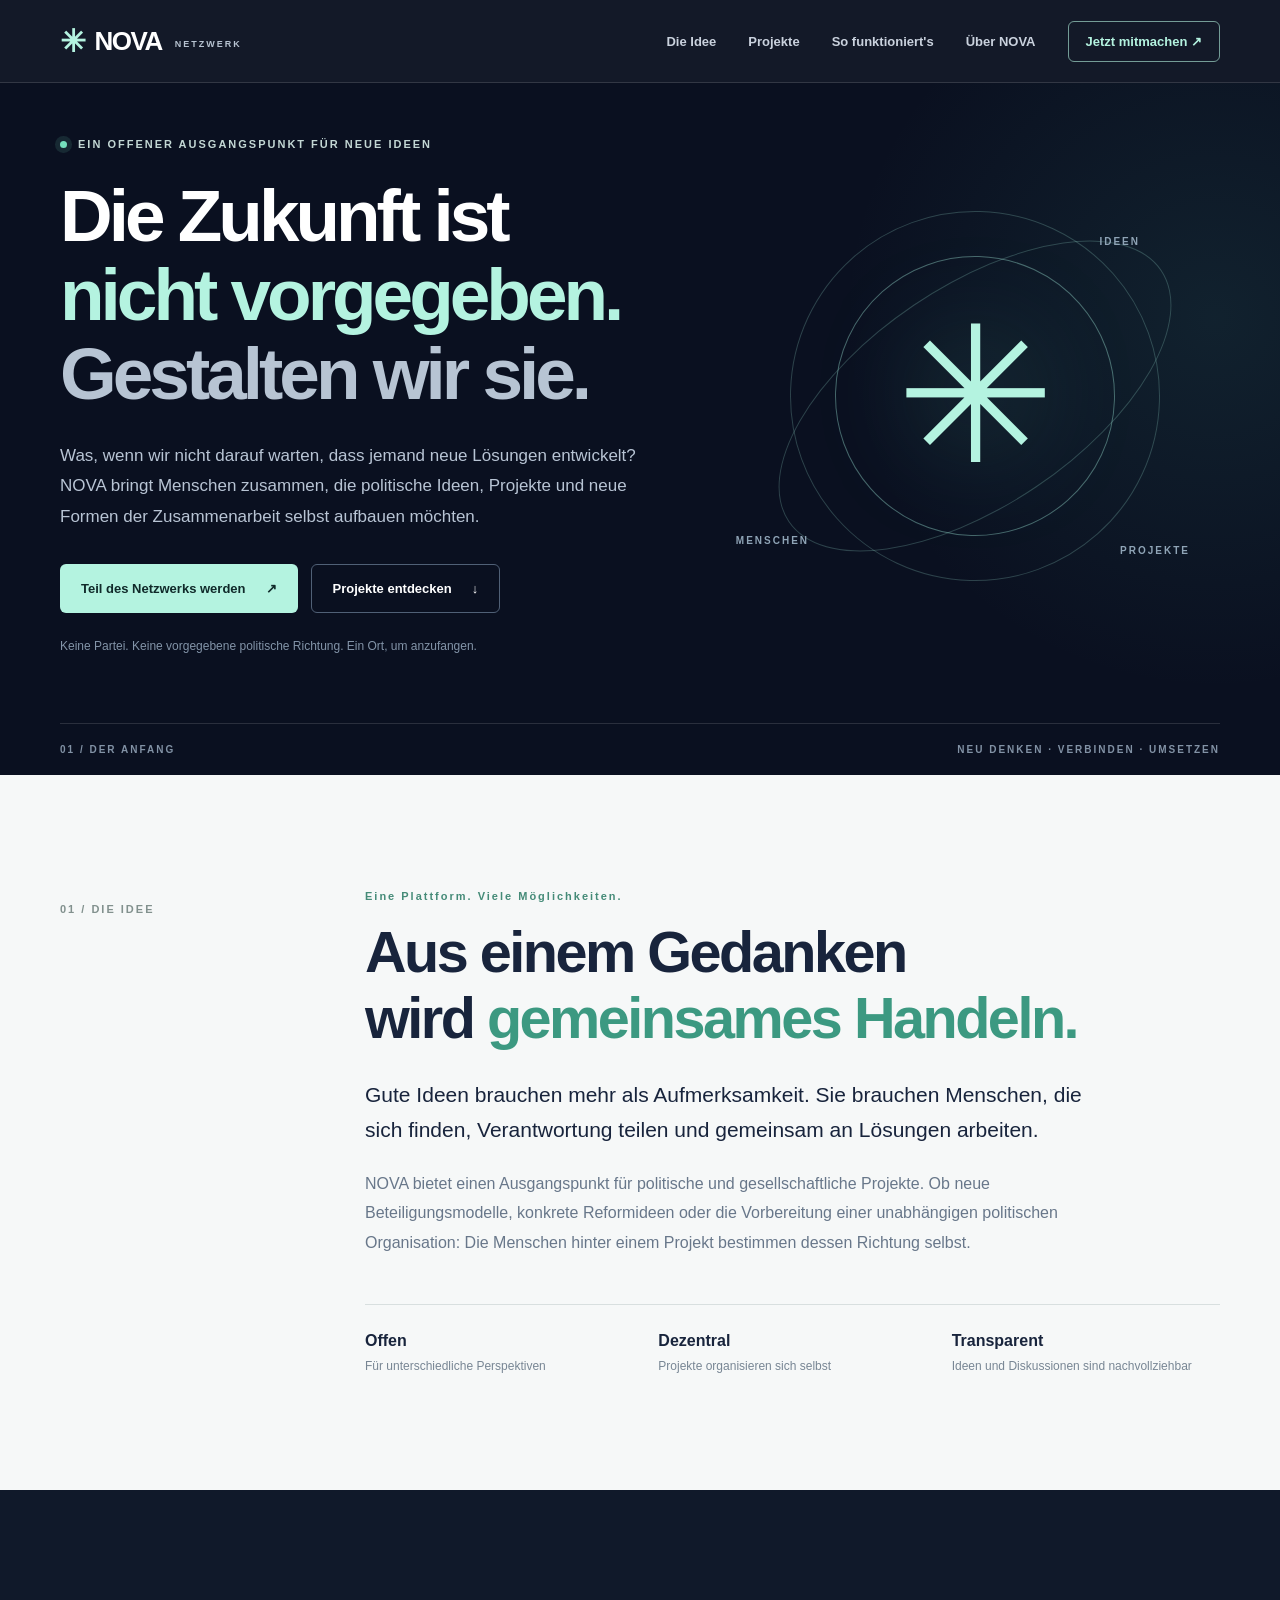
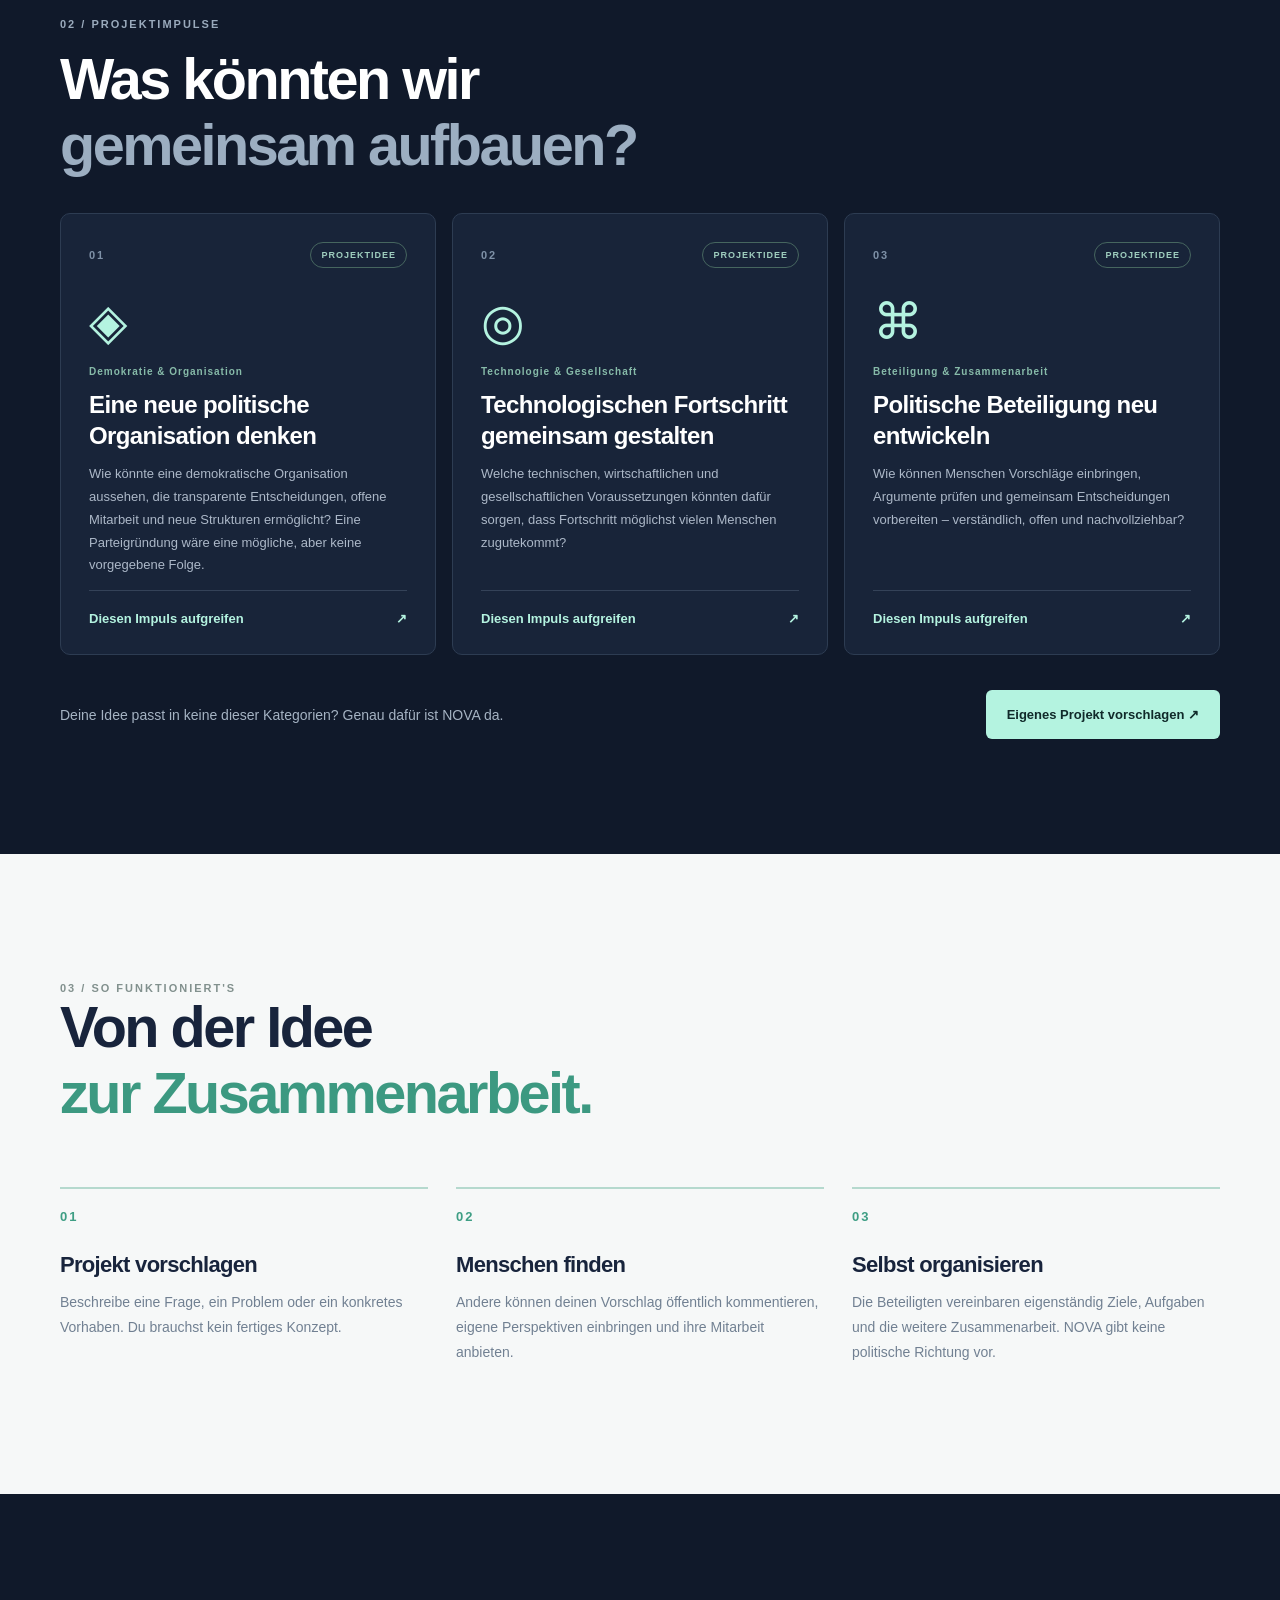
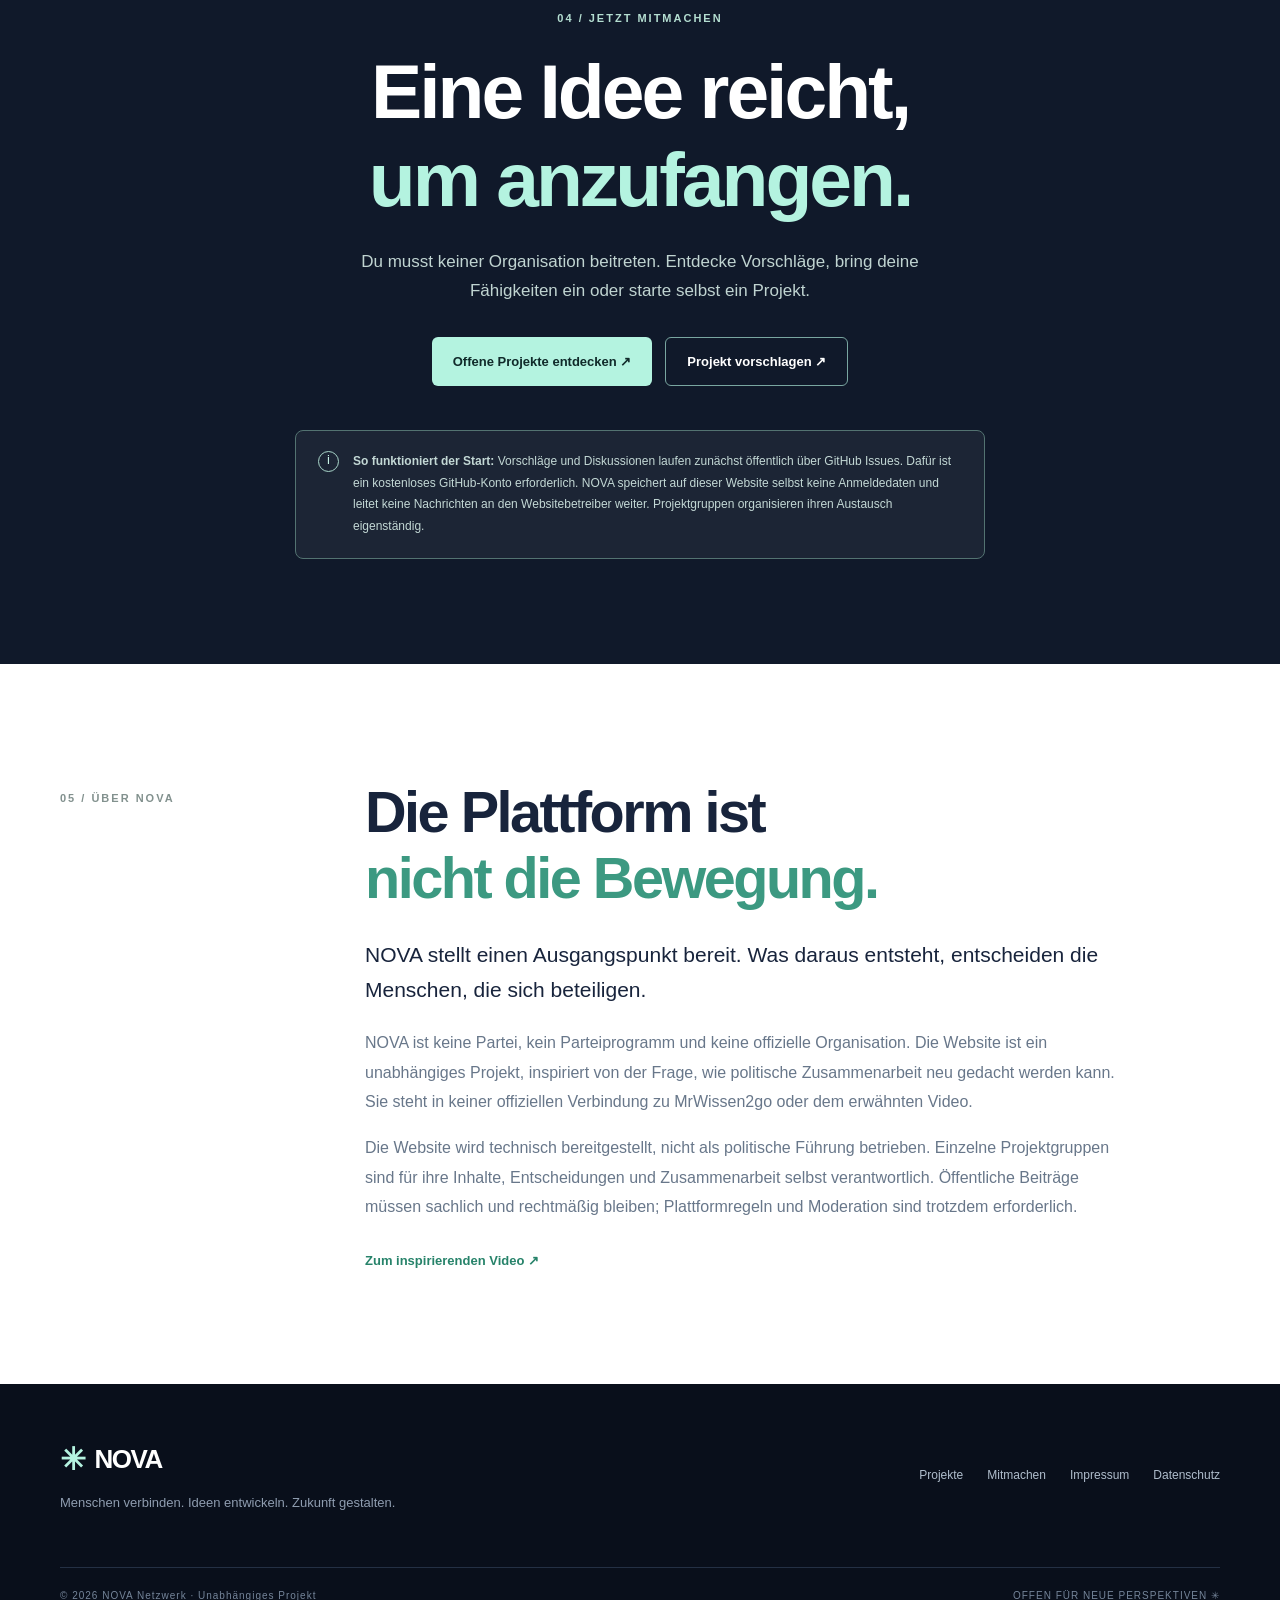
==== commit 254a660f: "Add files via upload" ====
--- a/index.html
+++ b/index.html
@@ -1,9 +1,9 @@
-<!doctype html><html lang="de"><head><meta charset="utf-8"><meta name="viewport" content="width=device-width,initial-scale=1"><meta name="theme-color" content="#0a1020"><meta name="description" content="NOVA Netzwerk – ein unabhängiger Ort, um politische Ideen und Projekte gemeinsam zu entwickeln."><title>NOVA Netzwerk — Ideen verbinden. Zukunft gestalten.</title><link rel="icon" href="favicon.svg" type="image/svg+xml"><link rel="stylesheet" href="styles.css"><script src="script.js" defer></script></head><body>
-<header class="site-header"><div class="container nav"><a class="logo" href="#start" aria-label="NOVA Startseite"><span class="logo-symbol">✳</span> NOVA<span class="logo-dot">.</span><span class="logo-sub">NETZWERK</span></a><button class="menu-button" id="menu-button" aria-expanded="false" aria-controls="navigation" aria-label="Navigation öffnen">☰</button><nav id="navigation" aria-label="Hauptnavigation"><a href="#idee">Die Idee</a><a href="#projekte">Projektimpulse</a><a href="#ablauf">So funktioniert's</a><a href="#ueber">Über NOVA</a><a class="nav-cta" href="#mitmachen">Jetzt mitmachen ↗</a></nav></div></header>
-<main><section class="hero" id="start"><div class="hero-glow"></div><div class="container hero-layout"><div class="hero-copy"><div class="eyebrow"><span class="live-dot"></span> EIN OFFENER AUSGANGSPUNKT FÜR NEUE IDEEN</div><h1>Die Zukunft ist<br><em>nicht vorgegeben.</em><br><span>Gestalten wir sie.</span></h1><p class="hero-description">Was, wenn wir nicht darauf warten, dass jemand neue Lösungen entwickelt? NOVA bringt Menschen zusammen, die politische Ideen, Projekte und neue Formen der Zusammenarbeit selbst aufbauen möchten.</p><div class="hero-buttons"><a class="button button-primary" href="#mitmachen">Teil des Netzwerks werden <span>↗</span></a><a class="button button-outline" href="#projekte">Projekte entdecken <span>↓</span></a></div><p class="hero-note">Keine Partei. Keine vorgegebene politische Richtung. Ein Ort, um anzufangen.</p></div><div class="hero-art" aria-hidden="true"><div class="orb orb-a"></div><div class="orb orb-b"></div><div class="orb orb-c"></div><div class="star-core">✳</div><span class="orbit-label label-one">IDEEN</span><span class="orbit-label label-two">MENSCHEN</span><span class="orbit-label label-three">PROJEKTE</span></div></div><div class="container hero-bottom"><span>01 / DER ANFANG</span><span>NEU DENKEN · VERBINDEN · UMSETZEN</span></div></section>
+<!doctype html><html lang="de"><head><meta charset="utf-8"><meta name="viewport" content="width=device-width,initial-scale=1"><meta name="theme-color" content="#0a1020"><meta name="description" content="NOVA Netzwerk – ein unabhängiger Ort, um politische Ideen und Projekte gemeinsam zu entwickeln."><title>NOVA Netzwerk — Ideen verbinden. Zukunft gestalten.</title><link rel="icon" href="favicon.svg" type="image/svg+xml"><link rel="stylesheet" href="./styles.css?v=13"><script src="./script.js?v=12" defer></script></head><body>
+<header class="site-header"><div class="container nav"><a class="logo" href="#start" aria-label="NOVA Startseite"><span class="logo-symbol">✳</span> NOVA<span class="logo-sub">NETZWERK</span></a><button class="menu-button" id="menu-button" aria-expanded="false" aria-controls="navigation" aria-label="Navigation öffnen">☰</button><nav id="navigation" aria-label="Hauptnavigation"><a href="#idee">Die Idee</a><a href="./projekte.html">Projekte</a><a href="#ablauf">So funktioniert's</a><a href="#ueber">Über NOVA</a><a class="nav-cta" href="#mitmachen">Jetzt mitmachen ↗</a></nav></div></header>
+<main><section class="hero" id="start"><div class="hero-glow"></div><div class="container hero-layout"><div class="hero-copy"><div class="eyebrow"><span class="live-dot"></span> EIN OFFENER AUSGANGSPUNKT FÜR NEUE IDEEN</div><h1>Die Zukunft ist<br><em>nicht vorgegeben.</em><br><span>Gestalten wir sie.</span></h1><p class="hero-description">Was, wenn wir nicht darauf warten, dass jemand neue Lösungen entwickelt? NOVA bringt Menschen zusammen, die politische Ideen, Projekte und neue Formen der Zusammenarbeit selbst aufbauen möchten.</p><div class="hero-buttons"><a class="button button-primary" href="#mitmachen">Teil des Netzwerks werden <span>↗</span></a><a class="button button-outline" href="./projekte.html">Projekte entdecken <span>↓</span></a></div><p class="hero-note">Keine Partei. Keine vorgegebene politische Richtung. Ein Ort, um anzufangen.</p></div><div class="hero-art" aria-hidden="true"><div class="orb orb-a"></div><div class="orb orb-b"></div><div class="orb orb-c"></div><div class="star-core">✳</div><span class="orbit-label label-one">IDEEN</span><span class="orbit-label label-two">MENSCHEN</span><span class="orbit-label label-three">PROJEKTE</span></div></div><div class="container hero-bottom"><span>01 / DER ANFANG</span><span>NEU DENKEN · VERBINDEN · UMSETZEN</span></div></section>
 <section class="section section-light" id="idee"><div class="container split"><div class="section-index">01 / DIE IDEE</div><div><p class="overline">Eine Plattform. Viele Möglichkeiten.</p><h2>Aus einem Gedanken<br>wird <span class="accent">gemeinsames Handeln.</span></h2><p class="large-text">Gute Ideen brauchen mehr als Aufmerksamkeit. Sie brauchen Menschen, die sich finden, Verantwortung teilen und gemeinsam an Lösungen arbeiten.</p><p class="body-text">NOVA bietet einen Ausgangspunkt für politische und gesellschaftliche Projekte. Ob neue Beteiligungsmodelle, konkrete Reformideen oder die Vorbereitung einer unabhängigen politischen Organisation: Die Menschen hinter einem Projekt bestimmen dessen Richtung selbst.</p><div class="value-grid"><div><strong>Offen</strong><span>Für unterschiedliche Perspektiven</span></div><div><strong>Dezentral</strong><span>Projekte organisieren sich selbst</span></div><div><strong>Transparent</strong><span>Ideen und Diskussionen sind nachvollziehbar</span></div></div></div></div></section>
-<section class="section section-dark" id="projekte"><div class="container"><div class="section-top"><div><div class="section-index">02 / PROJEKTIMPULSE</div><h2>Was könnten wir<br><span class="muted">gemeinsam aufbauen?</span></h2></div><p>Diese drei Beispiele sind <strong>Ideen zum Starten</strong> – keine bereits bestehenden Teams. Du kannst einen Impuls aufgreifen oder dein eigenes Projekt vorschlagen.</p></div><div class="project-grid"><article class="project-card"><div class="card-top"><span class="project-number">01</span><span class="status">PROJEKTIDEE</span></div><div class="project-icon">◈</div><div class="tag">Demokratie & Organisation</div><h3>Eine neue politische Organisation denken</h3><p>Wie könnte eine demokratische Organisation aussehen, die transparente Entscheidungen, offene Mitarbeit und neue Strukturen ermöglicht? Eine Parteigründung wäre eine mögliche, aber keine vorgegebene Folge.</p><a class="card-link" data-issue="organisation" href="#mitmachen">Diesen Impuls aufgreifen <span>↗</span></a></article><article class="project-card"><div class="card-top"><span class="project-number">02</span><span class="status">PROJEKTIDEE</span></div><div class="project-icon">◎</div><div class="tag">Technologie & Gesellschaft</div><h3>Technologischen Fortschritt gemeinsam gestalten</h3><p>Welche technischen, wirtschaftlichen und gesellschaftlichen Voraussetzungen könnten dafür sorgen, dass Fortschritt möglichst vielen Menschen zugutekommt?</p><a class="card-link" data-issue="technologie" href="#mitmachen">Diesen Impuls aufgreifen <span>↗</span></a></article><article class="project-card"><div class="card-top"><span class="project-number">03</span><span class="status">PROJEKTIDEE</span></div><div class="project-icon">⌘</div><div class="tag">Beteiligung & Zusammenarbeit</div><h3>Politische Beteiligung neu entwickeln</h3><p>Wie können Menschen Vorschläge einbringen, Argumente prüfen und gemeinsam Entscheidungen vorbereiten – verständlich, offen und nachvollziehbar?</p><a class="card-link" data-issue="beteiligung" href="#mitmachen">Diesen Impuls aufgreifen <span>↗</span></a></article></div><div class="project-bottom"><p>Deine Idee passt in keine dieser Kategorien? Genau dafür ist NOVA da.</p><a class="button button-primary" id="new-project" href="https://github.com/Mxrkus21/nova-website/issues/new" target="_blank" rel="noopener noreferrer">Eigenes Projekt vorschlagen ↗</a></div></div></section>
+<section class="section section-dark" id="projekte"><div class="container"><div class="section-top"><div><div class="section-index">02 / PROJEKTIMPULSE</div><h2>Was könnten wir<br><span class="muted">gemeinsam aufbauen?</span></h2></div></div><div class="project-grid"><article class="project-card"><div class="card-top"><span class="project-number">01</span><span class="status">PROJEKTIDEE</span></div><div class="project-icon">◈</div><div class="tag">Demokratie & Organisation</div><h3>Eine neue politische Organisation denken</h3><p>Wie könnte eine demokratische Organisation aussehen, die transparente Entscheidungen, offene Mitarbeit und neue Strukturen ermöglicht? Eine Parteigründung wäre eine mögliche, aber keine vorgegebene Folge.</p><a class="card-link" data-issue="organisation" href="#mitmachen">Diesen Impuls aufgreifen <span>↗</span></a></article><article class="project-card"><div class="card-top"><span class="project-number">02</span><span class="status">PROJEKTIDEE</span></div><div class="project-icon">◎</div><div class="tag">Technologie & Gesellschaft</div><h3>Technologischen Fortschritt gemeinsam gestalten</h3><p>Welche technischen, wirtschaftlichen und gesellschaftlichen Voraussetzungen könnten dafür sorgen, dass Fortschritt möglichst vielen Menschen zugutekommt?</p><a class="card-link" data-issue="technologie" href="#mitmachen">Diesen Impuls aufgreifen <span>↗</span></a></article><article class="project-card"><div class="card-top"><span class="project-number">03</span><span class="status">PROJEKTIDEE</span></div><div class="project-icon">⌘</div><div class="tag">Beteiligung & Zusammenarbeit</div><h3>Politische Beteiligung neu entwickeln</h3><p>Wie können Menschen Vorschläge einbringen, Argumente prüfen und gemeinsam Entscheidungen vorbereiten – verständlich, offen und nachvollziehbar?</p><a class="card-link" data-issue="beteiligung" href="#mitmachen">Diesen Impuls aufgreifen <span>↗</span></a></article></div><div class="project-bottom"><p>Deine Idee passt in keine dieser Kategorien? Genau dafür ist NOVA da.</p><a class="button button-primary" id="new-project" href="https://github.com/Mxrkus21/nova-website/issues/new" target="_blank" rel="noopener noreferrer">Eigenes Projekt vorschlagen ↗</a></div></div></section>
 <section class="section section-light" id="ablauf"><div class="container"><div class="section-index">03 / SO FUNKTIONIERT'S</div><h2>Von der Idee<br><span class="accent">zur Zusammenarbeit.</span></h2><div class="steps"><div class="step"><span>01</span><div><h3>Projekt vorschlagen</h3><p>Beschreibe eine Frage, ein Problem oder ein konkretes Vorhaben. Du brauchst kein fertiges Konzept.</p></div></div><div class="step"><span>02</span><div><h3>Menschen finden</h3><p>Andere können deinen Vorschlag öffentlich kommentieren, eigene Perspektiven einbringen und ihre Mitarbeit anbieten.</p></div></div><div class="step"><span>03</span><div><h3>Selbst organisieren</h3><p>Die Beteiligten vereinbaren eigenständig Ziele, Aufgaben und die weitere Zusammenarbeit. NOVA gibt keine politische Richtung vor.</p></div></div></div></div></section>
-<section class="join" id="mitmachen"><div class="container join-inner"><div class="section-index">04 / JETZT MITMACHEN</div><h2>Eine Idee reicht,<br><em>um anzufangen.</em></h2><p>Du musst keiner Organisation beitreten. Entdecke Vorschläge, bring deine Fähigkeiten ein oder starte selbst ein Projekt.</p><div class="join-actions"><a class="button button-primary" href="https://github.com/Mxrkus21/nova-website/issues" target="_blank" rel="noopener noreferrer">Offene Projekte & Diskussionen ↗</a><a class="button button-outline" href="https://github.com/Mxrkus21/nova-website/issues/new" target="_blank" rel="noopener noreferrer">Projekt vorschlagen ↗</a></div><div class="join-explainer"><span class="info-icon">i</span><p><strong>So funktioniert der Start:</strong> Vorschläge und Diskussionen laufen zunächst öffentlich über GitHub Issues. Dafür ist ein kostenloses GitHub-Konto erforderlich. NOVA speichert auf dieser Website selbst keine Anmeldedaten und leitet keine Nachrichten an den Websitebetreiber weiter. Projektgruppen organisieren ihren Austausch eigenständig.</p></div></div></section>
+<section class="join" id="mitmachen"><div class="container join-inner"><div class="section-index">04 / JETZT MITMACHEN</div><h2>Eine Idee reicht,<br><em>um anzufangen.</em></h2><p>Du musst keiner Organisation beitreten. Entdecke Vorschläge, bring deine Fähigkeiten ein oder starte selbst ein Projekt.</p><div class="join-actions"><a class="button button-primary" href="./projekte.html">Offene Projekte entdecken ↗</a><a class="button button-outline" href="https://github.com/Mxrkus21/nova-website/issues/new" target="_blank" rel="noopener noreferrer">Projekt vorschlagen ↗</a></div><div class="join-explainer"><span class="info-icon">i</span><p><strong>So funktioniert der Start:</strong> Vorschläge und Diskussionen laufen zunächst öffentlich über GitHub Issues. Dafür ist ein kostenloses GitHub-Konto erforderlich. NOVA speichert auf dieser Website selbst keine Anmeldedaten und leitet keine Nachrichten an den Websitebetreiber weiter. Projektgruppen organisieren ihren Austausch eigenständig.</p></div></div></section>
 <section class="section about" id="ueber"><div class="container split"><div class="section-index">05 / ÜBER NOVA</div><div><h2>Die Plattform ist<br><span class="accent">nicht die Bewegung.</span></h2><p class="large-text">NOVA stellt einen Ausgangspunkt bereit. Was daraus entsteht, entscheiden die Menschen, die sich beteiligen.</p><p class="body-text">NOVA ist keine Partei, kein Parteiprogramm und keine offizielle Organisation. Die Website ist ein unabhängiges Projekt, inspiriert von der Frage, wie politische Zusammenarbeit neu gedacht werden kann. Sie steht in keiner offiziellen Verbindung zu MrWissen2go oder dem erwähnten Video.</p><p class="body-text">Die Website wird technisch bereitgestellt, nicht als politische Führung betrieben. Einzelne Projektgruppen sind für ihre Inhalte, Entscheidungen und Zusammenarbeit selbst verantwortlich. Öffentliche Beiträge müssen sachlich und rechtmäßig bleiben; Plattformregeln und Moderation sind trotzdem erforderlich.</p><a class="subtle-link" href="https://youtu.be/ABonj-Rnrn4" target="_blank" rel="noopener noreferrer">Zum inspirierenden Video ↗</a></div></div></section>
-</main><footer class="footer"><div class="container footer-main"><div><a class="logo" href="#start"><span class="logo-symbol">✳</span> NOVA<span class="logo-dot">.</span></a><p>Menschen verbinden. Ideen entwickeln. Zukunft gestalten.</p></div><div class="footer-links"><a href="#projekte">Projektimpulse</a><a href="#mitmachen">Mitmachen</a><a href="impressum.html">Impressum</a><a href="datenschutz.html">Datenschutz</a></div></div><div class="container footer-bottom"><span>© <span id="year">2026</span> NOVA Netzwerk · Unabhängiges Projekt</span><span>OFFEN FÜR NEUE PERSPEKTIVEN ✳</span></div></footer></body></html>
+</main><footer class="footer"><div class="container footer-main"><div><a class="logo" href="#start"><span class="logo-symbol">✳</span> NOVA</a><p>Menschen verbinden. Ideen entwickeln. Zukunft gestalten.</p></div><div class="footer-links"><a href="./projekte.html">Projekte</a><a href="#mitmachen">Mitmachen</a><a href="impressum.html">Impressum</a><a href="datenschutz.html">Datenschutz</a></div></div><div class="container footer-bottom"><span>© <span id="year">2026</span> NOVA Netzwerk · Unabhängiges Projekt</span><span>OFFEN FÜR NEUE PERSPEKTIVEN ✳</span></div></footer></body></html>
--- a/styles.css
+++ b/styles.css
@@ -1 +1,4 @@
-:root{--dark:#0a1020;--dark2:#111a30;--ink:#18243c;--light:#f5f7f8;--white:#fff;--aqua:#b4f3e0;--mint:#75dfbd;--gray:#a5b2c4;--line:rgba(255,255,255,.13)}*{box-sizing:border-box}html{scroll-behavior:smooth}body{margin:0;font-family:Inter,ui-sans-serif,-apple-system,BlinkMacSystemFont,"Segoe UI",sans-serif;color:var(--ink);background:var(--light);-webkit-font-smoothing:antialiased}a{color:inherit;text-decoration:none}button{font:inherit}a:focus-visible,button:focus-visible{outline:3px solid #58c7aa;outline-offset:4px}.container{width:min(1160px,calc(100% - 64px));margin:auto}.site-header{position:sticky;top:0;z-index:20;background:rgba(10,16,32,.96);backdrop-filter:blur(18px);border-bottom:1px solid var(--line)}.nav{height:82px;display:flex;align-items:center;justify-content:space-between}.logo{display:inline-flex;align-items:center;font-size:26px;font-weight:850;letter-spacing:-1.5px;color:#fff;white-space:nowrap}.logo-symbol{color:var(--aqua);font-size:31px;margin-right:10px}.logo-dot{color:var(--mint)}.logo-sub{font-size:9px;letter-spacing:2px;color:#b7c3d1;margin-left:13px;margin-top:5px}.nav nav{display:flex;align-items:center;gap:32px}.nav nav a{font-size:13px;font-weight:600;color:#cad2de;transition:color .2s}.nav nav a:hover{color:#fff}.nav nav .nav-cta{padding:12px 17px;border:1px solid rgba(180,243,224,.6);border-radius:6px;color:var(--aqua)}.menu-button{display:none}.hero{background:var(--dark);color:white;position:relative;overflow:hidden}.hero-glow{position:absolute;width:750px;height:750px;right:-310px;top:-140px;background:radial-gradient(circle,rgba(64,151,142,.13),transparent 70%);pointer-events:none}.hero-layout{min-height:640px;display:grid;grid-template-columns:1.3fr 1fr;align-items:center;gap:35px;padding-top:55px;padding-bottom:70px}.hero-copy{position:relative;z-index:2}.eyebrow,.section-index,.overline,.tag,.status,.project-number{font-size:11px;font-weight:750;letter-spacing:2px}.eyebrow{color:#c3d7d4;display:flex;align-items:center;gap:11px}.live-dot{width:7px;height:7px;background:var(--mint);border-radius:50%;box-shadow:0 0 0 5px rgba(117,223,189,.12)}h1,h2,h3,p{margin-top:0}h1{font-size:clamp(47px,5.7vw,79px);line-height:1.08;letter-spacing:-4px;margin:27px 0}h1 em,.join h2 em{color:var(--aqua);font-style:normal}h1 span{color:#b7c4d3}.hero-description{font-size:17px;line-height:1.8;color:#b8c4d4;max-width:610px}.hero-buttons,.join-actions{display:flex;gap:13px;flex-wrap:wrap;margin-top:31px}.button{min-height:49px;display:inline-flex;align-items:center;justify-content:center;gap:20px;border-radius:6px;padding:14px 21px;font-size:13px;font-weight:750;transition:transform .2s,background .2s}.button:hover{transform:translateY(-2px)}.button-primary{background:var(--aqua);color:#102a2a}.button-primary:hover{background:#d0fff1}.button-outline{border:1px solid #506076;color:white}.button-outline:hover{background:#1b2b42}.hero-note{font-size:12px;color:#8394a8;margin:26px 0 0}.hero-art{height:480px;position:relative;display:grid;place-items:center}.orb{position:absolute;border:1px solid rgba(159,231,215,.23);border-radius:50%;transform:rotate(-20deg)}.orb-a{width:370px;height:370px}.orb-b{width:280px;height:280px;border-color:rgba(159,231,215,.4)}.orb-c{width:450px;height:220px;transform:rotate(-34deg)}.star-core{font-size:190px;line-height:1;color:var(--aqua);filter:drop-shadow(0 0 55px rgba(115,233,196,.28));animation:float 7s ease-in-out infinite}.orbit-label{position:absolute;color:#8fa4b6;font-size:10px;font-weight:750;letter-spacing:2px}.label-one{top:80px;right:80px}.label-two{bottom:90px;left:5px}.label-three{bottom:80px;right:30px}@keyframes float{50%{transform:translateY(-12px) rotate(7deg)}}.hero-bottom{border-top:1px solid var(--line);padding:20px 0;display:flex;justify-content:space-between;color:#8292a5;font-size:10px;letter-spacing:2px;font-weight:700}.section{padding:115px 0}.section-light{background:#f6f8f8}.split{display:grid;grid-template-columns:240px 1fr;gap:65px}.section-index{color:#82918e;padding-top:13px}.overline{color:#458b78;margin-bottom:17px}h2{font-size:clamp(36px,4.5vw,60px);line-height:1.15;letter-spacing:-2.5px;margin-bottom:27px;font-weight:800}.accent{color:#3c9981}.large-text{font-size:21px;line-height:1.65;max-width:750px;font-weight:500}.body-text{font-size:16px;color:#68778a;line-height:1.85;max-width:760px}.value-grid{display:grid;grid-template-columns:repeat(3,1fr);gap:25px;margin-top:46px;padding-top:27px;border-top:1px solid #d8dfdf}.value-grid div{display:flex;flex-direction:column;gap:7px}.value-grid strong{font-size:16px}.value-grid span{font-size:12px;color:#788694;line-height:1.5}.section-dark{background:#10192a;color:white}.section-dark .section-index{color:#9aaabc}.section-top{display:flex;align-items:end;justify-content:space-between;gap:45px;margin-bottom:35px}.section-top h2{margin:16px 0 0}.section-top p{color:#a7b5c6;line-height:1.7;max-width:370px;font-size:14px}.section-top .muted{color:#9caec1}.project-grid{display:grid;grid-template-columns:repeat(3,1fr);gap:16px}.project-card{background:#182439;border:1px solid #2d3c52;border-radius:10px;padding:28px;min-height:415px;display:flex;flex-direction:column;transition:transform .2s,border-color .2s}.project-card:hover{transform:translateY(-5px);border-color:#70c5ac}.card-top{display:flex;align-items:center;justify-content:space-between}.project-number{color:#7e91a7}.status{color:#9fcebf;border:1px solid #46665f;border-radius:100px;padding:7px 10px;letter-spacing:1px;font-size:9px}.project-icon{font-size:50px;color:var(--aqua);margin:25px 0 15px}.tag{color:#87bba9;letter-spacing:1px;font-size:10px}.project-card h3{font-size:24px;line-height:1.3;letter-spacing:-.6px;margin:12px 0}.project-card p{font-size:13px;line-height:1.75;color:#acb8c8;flex:1}.card-link{color:var(--aqua);font-size:13px;font-weight:750;display:flex;justify-content:space-between;gap:10px;padding-top:20px;border-top:1px solid #344258}.project-bottom{margin-top:35px;display:flex;align-items:center;justify-content:space-between;gap:20px}.project-bottom p{color:#a5b3c3;font-size:14px;margin:0}.steps{margin-top:60px;display:grid;grid-template-columns:repeat(3,1fr);gap:28px}.step{border-top:2px solid #b5d9ce;padding-top:20px;display:flex;flex-direction:column;gap:28px}.step>span{color:#3e9e84;font-size:13px;font-weight:800;letter-spacing:2px}.step h3{font-size:22px;letter-spacing:-.7px;margin-bottom:12px}.step p{font-size:14px;line-height:1.8;color:#718092}.join{background:#193c3b;color:white;padding:105px 0;text-align:center}.join-inner{max-width:800px}.join .section-index{color:#b4ded1}.join h2{font-size:clamp(46px,6vw,80px);margin:23px 0;letter-spacing:-3px}.join-inner>p{color:#c0d4d1;font-size:17px;line-height:1.75;max-width:600px;margin:0 auto}.join-actions{justify-content:center}.join .button-outline{border-color:#79a6a0}.join-explainer{display:flex;text-align:left;align-items:start;gap:14px;margin:44px auto 0;max-width:690px;padding:20px 22px;border:1px solid #537371;border-radius:8px;background:rgba(255,255,255,.05)}.info-icon{flex:0 0 21px;width:21px;height:21px;border:1px solid #a8d5c9;border-radius:50%;text-align:center;font-size:13px;color:#c9f4e7}.join-explainer p{font-size:12px;color:#c3d8d5;line-height:1.8;margin:0}.about{background:#fff}.subtle-link{display:inline-block;color:#27836a;font-size:13px;font-weight:700;margin-top:15px}.footer{background:#090f1b;color:#fff}.footer-main{padding:57px 0;display:flex;justify-content:space-between;gap:30px}.footer-main p{font-size:13px;color:#8f9db0;margin:17px 0 0}.footer-links{display:flex;gap:24px;flex-wrap:wrap;align-items:center}.footer-links a{color:#afbdcc;font-size:12px}.footer-links a:hover{color:#fff}.footer-bottom{border-top:1px solid #243044;padding:22px 0;display:flex;justify-content:space-between;gap:20px;font-size:10px;letter-spacing:1px;color:#75859a}@media(max-width:1000px){.nav nav{gap:17px}.hero-layout{grid-template-columns:1fr .7fr}.hero-art{height:340px}.orb-a{width:270px;height:270px}.orb-b{width:190px;height:190px}.orb-c{width:320px;height:150px}.star-core{font-size:145px}.split{grid-template-columns:150px 1fr;gap:35px}.project-card{padding:22px}}@media(max-width:740px){.container{width:min(100% - 36px,1160px)}.nav{height:68px}.menu-button{display:block;border:1px solid #435169;color:#fff;background:none;padding:7px 11px;border-radius:5px;cursor:pointer}.nav nav{display:none;position:absolute;top:68px;left:0;right:0;background:#10192a;padding:22px 18px 26px;flex-direction:column;align-items:stretch;gap:20px;border-bottom:1px solid #344057}.nav nav.open{display:flex}.hero-layout{display:block;padding-top:78px;padding-bottom:20px;min-height:0}.hero-art{height:260px;margin-top:15px}.orb-a{width:220px;height:220px}.orb-b{width:150px;height:150px}.orb-c{width:260px;height:130px}.star-core{font-size:115px}.orbit-label{font-size:8px}.label-one{top:15px;right:25px}.label-two{bottom:40px}.label-three{bottom:25px;right:10px}h1{letter-spacing:-2.8px}.hero-description{font-size:15px}.hero-bottom{font-size:8px;gap:12px}.section{padding:75px 0}.split{display:block}.split>.section-index{margin-bottom:25px}.section-top{display:block}.section-top p{max-width:none;margin-top:20px}.project-grid,.steps{grid-template-columns:1fr}.project-card{min-height:0}.project-bottom{align-items:flex-start;flex-direction:column}.value-grid{gap:14px}.value-grid strong{font-size:14px}.value-grid span{font-size:11px}.join{padding:75px 0}.join h2{letter-spacing:-2px}.footer-main,.footer-bottom{flex-direction:column}.footer-links{gap:16px}.steps{gap:35px}.step{gap:14px}}@media(prefers-reduced-motion:reduce){html{scroll-behavior:auto}*,*:before,*:after{animation:none!important;transition:none!important}}
+:root{--dark:#0a1020;--dark2:#111a30;--ink:#18243c;--light:#f5f7f8;--white:#fff;--aqua:#b4f3e0;--mint:#75dfbd;--gray:#a5b2c4;--line:rgba(255,255,255,.13)}*{box-sizing:border-box}html{scroll-behavior:smooth}body{margin:0;font-family:Inter,ui-sans-serif,-apple-system,BlinkMacSystemFont,"Segoe UI",sans-serif;color:var(--ink);background:var(--light);-webkit-font-smoothing:antialiased}a{color:inherit;text-decoration:none}button{font:inherit}a:focus-visible,button:focus-visible{outline:3px solid #58c7aa;outline-offset:4px}.container{width:min(1160px,calc(100% - 64px));margin:auto}.site-header{position:sticky;top:0;z-index:20;background:rgba(10,16,32,.96);backdrop-filter:blur(18px);border-bottom:1px solid var(--line)}.nav{height:82px;display:flex;align-items:center;justify-content:space-between}.logo{display:inline-flex;align-items:center;font-size:26px;font-weight:850;letter-spacing:-1.5px;color:#fff;white-space:nowrap}.logo-symbol{color:var(--aqua);font-size:31px;margin-right:10px}.logo-dot{color:var(--mint)}.logo-sub{font-size:9px;letter-spacing:2px;color:#b7c3d1;margin-left:13px;margin-top:5px}.nav nav{display:flex;align-items:center;gap:32px}.nav nav a{font-size:13px;font-weight:600;color:#cad2de;transition:color .2s}.nav nav a:hover{color:#fff}.nav nav .nav-cta{padding:12px 17px;border:1px solid rgba(180,243,224,.6);border-radius:6px;color:var(--aqua)}.menu-button{display:none}.hero{background:var(--dark);color:white;position:relative;overflow:hidden}.hero-glow{position:absolute;width:750px;height:750px;right:-310px;top:-140px;background:radial-gradient(circle,rgba(64,151,142,.13),transparent 70%);pointer-events:none}.hero-layout{min-height:640px;display:grid;grid-template-columns:1.3fr 1fr;align-items:center;gap:35px;padding-top:55px;padding-bottom:70px}.hero-copy{position:relative;z-index:2}.eyebrow,.section-index,.overline,.tag,.status,.project-number{font-size:11px;font-weight:750;letter-spacing:2px}.eyebrow{color:#c3d7d4;display:flex;align-items:center;gap:11px}.live-dot{width:7px;height:7px;background:var(--mint);border-radius:50%;box-shadow:0 0 0 5px rgba(117,223,189,.12)}h1,h2,h3,p{margin-top:0}h1{font-size:clamp(47px,5.7vw,79px);line-height:1.08;letter-spacing:-4px;margin:27px 0}h1 em,.join h2 em{color:var(--aqua);font-style:normal}h1 span{color:#b7c4d3}.hero-description{font-size:17px;line-height:1.8;color:#b8c4d4;max-width:610px}.hero-buttons,.join-actions{display:flex;gap:13px;flex-wrap:wrap;margin-top:31px}.button{min-height:49px;display:inline-flex;align-items:center;justify-content:center;gap:20px;border-radius:6px;padding:14px 21px;font-size:13px;font-weight:750;transition:transform .2s,background .2s}.button:hover{transform:translateY(-2px)}.button-primary{background:var(--aqua);color:#102a2a}.button-primary:hover{background:#d0fff1}.button-outline{border:1px solid #506076;color:white}.button-outline:hover{background:#1b2b42}.hero-note{font-size:12px;color:#8394a8;margin:26px 0 0}.hero-art{height:480px;position:relative;display:grid;place-items:center}.orb{position:absolute;border:1px solid rgba(159,231,215,.23);border-radius:50%;transform:rotate(-20deg)}.orb-a{width:370px;height:370px}.orb-b{width:280px;height:280px;border-color:rgba(159,231,215,.4)}.orb-c{width:450px;height:220px;transform:rotate(-34deg)}.star-core{font-size:190px;line-height:1;color:var(--aqua);filter:drop-shadow(0 0 55px rgba(115,233,196,.28));animation:float 7s ease-in-out infinite}.orbit-label{position:absolute;color:#8fa4b6;font-size:10px;font-weight:750;letter-spacing:2px}.label-one{top:80px;right:80px}.label-two{bottom:90px;left:5px}.label-three{bottom:80px;right:30px}@keyframes float{50%{transform:translateY(-12px) rotate(7deg)}}.hero-bottom{border-top:1px solid var(--line);padding:20px 0;display:flex;justify-content:space-between;color:#8292a5;font-size:10px;letter-spacing:2px;font-weight:700}.section{padding:115px 0}.section-light{background:#f6f8f8}.split{display:grid;grid-template-columns:240px 1fr;gap:65px}.section-index{color:#82918e;padding-top:13px}.overline{color:#458b78;margin-bottom:17px}h2{font-size:clamp(36px,4.5vw,60px);line-height:1.15;letter-spacing:-2.5px;margin-bottom:27px;font-weight:800}.accent{color:#3c9981}.large-text{font-size:21px;line-height:1.65;max-width:750px;font-weight:500}.body-text{font-size:16px;color:#68778a;line-height:1.85;max-width:760px}.value-grid{display:grid;grid-template-columns:repeat(3,1fr);gap:25px;margin-top:46px;padding-top:27px;border-top:1px solid #d8dfdf}.value-grid div{display:flex;flex-direction:column;gap:7px}.value-grid strong{font-size:16px}.value-grid span{font-size:12px;color:#788694;line-height:1.5}.section-dark{background:#10192a;color:white}.section-dark .section-index{color:#9aaabc}.section-top{display:flex;align-items:end;justify-content:space-between;gap:45px;margin-bottom:35px}.section-top h2{margin:16px 0 0}.section-top p{color:#a7b5c6;line-height:1.7;max-width:370px;font-size:14px}.section-top .muted{color:#9caec1}.project-grid{display:grid;grid-template-columns:repeat(3,1fr);gap:16px}.project-card{background:#182439;border:1px solid #2d3c52;border-radius:10px;padding:28px;min-height:415px;display:flex;flex-direction:column;transition:transform .2s,border-color .2s}.project-card:hover{transform:translateY(-5px);border-color:#70c5ac}.card-top{display:flex;align-items:center;justify-content:space-between}.project-number{color:#7e91a7}.status{color:#9fcebf;border:1px solid #46665f;border-radius:100px;padding:7px 10px;letter-spacing:1px;font-size:9px}.project-icon{font-size:50px;color:var(--aqua);margin:25px 0 15px}.tag{color:#87bba9;letter-spacing:1px;font-size:10px}.project-card h3{font-size:24px;line-height:1.3;letter-spacing:-.6px;margin:12px 0}.project-card p{font-size:13px;line-height:1.75;color:#acb8c8;flex:1}.card-link{color:var(--aqua);font-size:13px;font-weight:750;display:flex;justify-content:space-between;gap:10px;padding-top:20px;border-top:1px solid #344258}.project-bottom{margin-top:35px;display:flex;align-items:center;justify-content:space-between;gap:20px}.project-bottom p{color:#a5b3c3;font-size:14px;margin:0}.steps{margin-top:60px;display:grid;grid-template-columns:repeat(3,1fr);gap:28px}.step{border-top:2px solid #b5d9ce;padding-top:20px;display:flex;flex-direction:column;gap:28px}.step>span{color:#3e9e84;font-size:13px;font-weight:800;letter-spacing:2px}.step h3{font-size:22px;letter-spacing:-.7px;margin-bottom:12px}.step p{font-size:14px;line-height:1.8;color:#718092}.join{background:#10192a;color:white;padding:105px 0;text-align:center}.join-inner{max-width:800px}.join .section-index{color:#b4ded1}.join h2{font-size:clamp(46px,6vw,80px);margin:23px 0;letter-spacing:-3px}.join-inner>p{color:#c0d4d1;font-size:17px;line-height:1.75;max-width:600px;margin:0 auto}.join-actions{justify-content:center}.join .button-outline{border-color:#79a6a0}.join-explainer{display:flex;text-align:left;align-items:start;gap:14px;margin:44px auto 0;max-width:690px;padding:20px 22px;border:1px solid #537371;border-radius:8px;background:rgba(255,255,255,.05)}.info-icon{flex:0 0 21px;width:21px;height:21px;border:1px solid #a8d5c9;border-radius:50%;text-align:center;font-size:13px;color:#c9f4e7}.join-explainer p{font-size:12px;color:#c3d8d5;line-height:1.8;margin:0}.about{background:#fff}.subtle-link{display:inline-block;color:#27836a;font-size:13px;font-weight:700;margin-top:15px}.footer{background:#090f1b;color:#fff}.footer-main{padding:57px 0;display:flex;justify-content:space-between;gap:30px}.footer-main p{font-size:13px;color:#8f9db0;margin:17px 0 0}.footer-links{display:flex;gap:24px;flex-wrap:wrap;align-items:center}.footer-links a{color:#afbdcc;font-size:12px}.footer-links a:hover{color:#fff}.footer-bottom{border-top:1px solid #243044;padding:22px 0;display:flex;justify-content:space-between;gap:20px;font-size:10px;letter-spacing:1px;color:#75859a}@media(max-width:1000px){.nav nav{gap:17px}.hero-layout{grid-template-columns:1fr .7fr}.hero-art{height:340px}.orb-a{width:270px;height:270px}.orb-b{width:190px;height:190px}.orb-c{width:320px;height:150px}.star-core{font-size:145px}.split{grid-template-columns:150px 1fr;gap:35px}.project-card{padding:22px}}@media(max-width:740px){.container{width:min(100% - 36px,1160px)}.nav{height:68px}.menu-button{display:block;border:1px solid #435169;color:#fff;background:none;padding:7px 11px;border-radius:5px;cursor:pointer}.nav nav{display:none;position:absolute;top:68px;left:0;right:0;background:#10192a;padding:22px 18px 26px;flex-direction:column;align-items:stretch;gap:20px;border-bottom:1px solid #344057}.nav nav.open{display:flex}.hero-layout{display:block;padding-top:78px;padding-bottom:20px;min-height:0}.hero-art{height:260px;margin-top:15px}.orb-a{width:220px;height:220px}.orb-b{width:150px;height:150px}.orb-c{width:260px;height:130px}.star-core{font-size:115px}.orbit-label{font-size:8px}.label-one{top:15px;right:25px}.label-two{bottom:40px}.label-three{bottom:25px;right:10px}h1{letter-spacing:-2.8px}.hero-description{font-size:15px}.hero-bottom{font-size:8px;gap:12px}.section{padding:75px 0}.split{display:block}.split>.section-index{margin-bottom:25px}.section-top{display:block}.section-top p{max-width:none;margin-top:20px}.project-grid,.steps{grid-template-columns:1fr}.project-card{min-height:0}.project-bottom{align-items:flex-start;flex-direction:column}.value-grid{gap:14px}.value-grid strong{font-size:14px}.value-grid span{font-size:11px}.join{padding:75px 0}.join h2{letter-spacing:-2px}.footer-main,.footer-bottom{flex-direction:column}.footer-links{gap:16px}.steps{gap:35px}.step{gap:14px}}@media(prefers-reduced-motion:reduce){html{scroll-behavior:auto}*,*:before,*:after{animation:none!important;transition:none!important}}
+
+/* NOVA projects listing */
+.projects-hero{background:radial-gradient(ellipse at 80% 35%,#1c4446 0%,#101b2e 44%,#0a1020 90%);color:#fff;padding:110px 0 95px}.projects-hero h1{margin:25px 0}.projects-hero .hero-description{max-width:720px}.projects-content{min-height:520px}.projects-toolbar{display:flex;justify-content:space-between;align-items:center;gap:25px}.projects-toolbar h2{margin-bottom:15px}.projects-hint{max-width:790px;color:#647487;font-size:14px;line-height:1.7;margin-bottom:30px}.refresh-button{background:transparent;border:1px solid #a4b5b3;border-radius:6px;padding:11px 16px;cursor:pointer;color:#254e46;font-weight:700}.refresh-button:hover{background:#e8f2ef}.refresh-button:disabled{opacity:.6;cursor:wait}.projects-status{border:1px solid #d5e2df;background:#fff;border-radius:10px;padding:26px;color:#586b79;line-height:1.7}.projects-status[hidden]{display:none}.projects-fallback-link{color:#277c68;text-decoration:underline}.live-project-grid{display:grid;grid-template-columns:repeat(3,minmax(0,1fr));gap:18px}.live-project-card{background:#fff;border:1px solid #dbe4e4;border-radius:12px;padding:26px;display:flex;flex-direction:column;min-height:290px;box-shadow:0 6px 20px rgba(10,20,32,.035)}.live-project-top{display:flex;justify-content:space-between;color:#6e8790;font-size:12px;margin-bottom:23px}.live-project-card h3{font-size:22px;line-height:1.3;letter-spacing:-.6px;overflow-wrap:anywhere}.live-project-description{font-size:14px;line-height:1.75;color:#617184;flex:1;overflow-wrap:anywhere}.live-project-meta{font-size:12px;color:#438b77;margin:15px 0}.live-project-card .card-link{border-top:1px solid #e0e9e7;color:#267d68}.projects-footer{border-top:1px solid #dce6e3;padding-top:30px}.projects-footer p{color:#536575}@media(max-width:900px){.live-project-grid{grid-template-columns:repeat(2,minmax(0,1fr))}}@media(max-width:740px){.projects-hero{padding:75px 0}.live-project-grid{grid-template-columns:1fr}.projects-toolbar{align-items:flex-start;flex-direction:column}.projects-footer{align-items:flex-start}}
